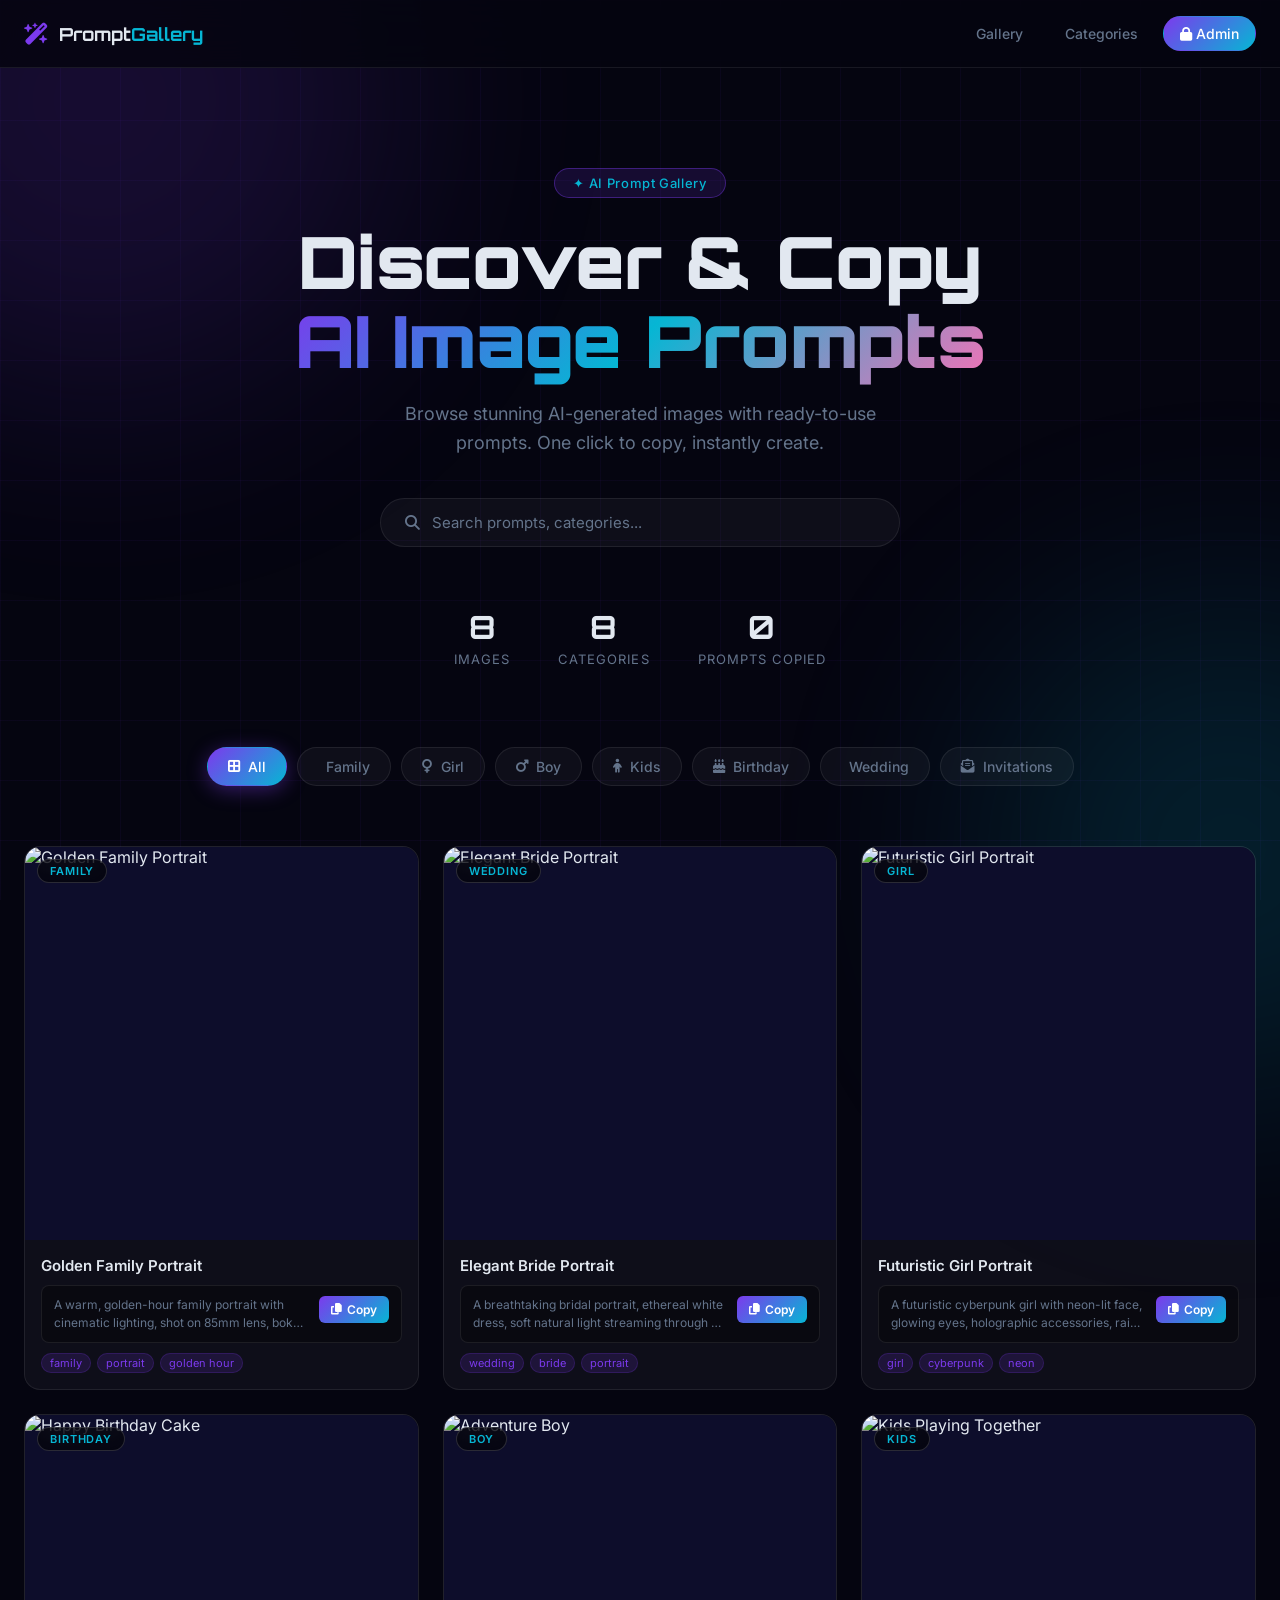
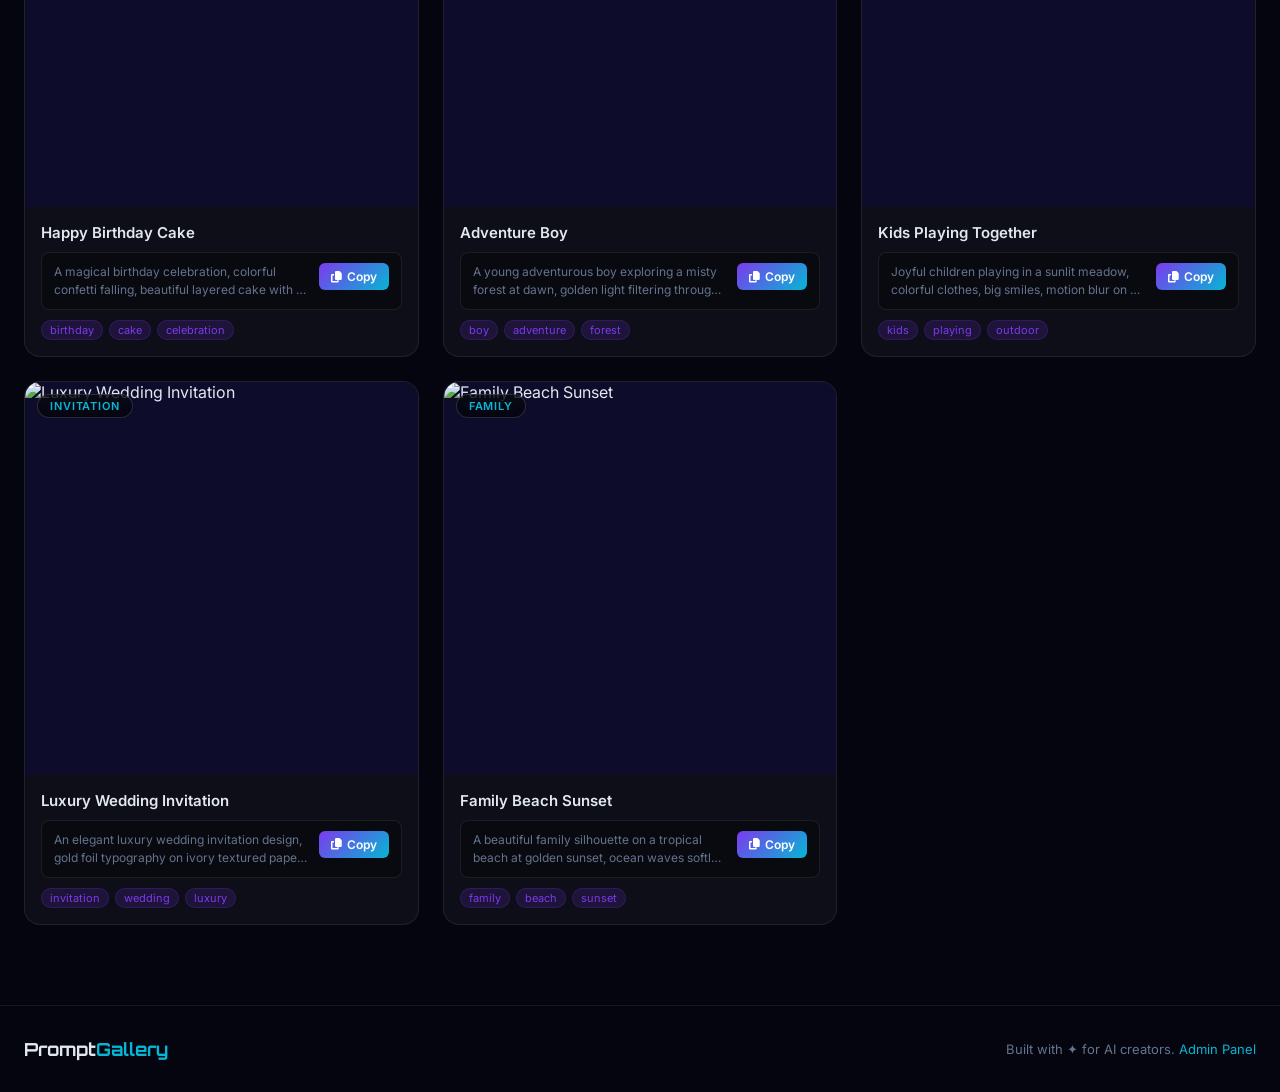
==== index.html @ 9ab13759 "Initial commit: PromptGallery futuristic AI prompt gallery site" ====
<!DOCTYPE html>
<html lang="en">
<head>
  <meta charset="UTF-8" />
  <meta name="viewport" content="width=device-width, initial-scale=1.0" />
  <title>PromptGallery — AI Image Prompts</title>
  <link rel="stylesheet" href="css/style.css" />
  <link href="https://fonts.googleapis.com/css2?family=Orbitron:wght@400;700;900&family=Inter:wght@300;400;500;600&display=swap" rel="stylesheet" />
  <link rel="stylesheet" href="https://cdnjs.cloudflare.com/ajax/libs/font-awesome/6.5.0/css/all.min.css" />
</head>
<body>

  <!-- Animated Background -->
  <div class="bg-grid"></div>
  <div class="bg-glow glow-1"></div>
  <div class="bg-glow glow-2"></div>

  <!-- Header -->
  <header class="header" id="header">
    <div class="header-inner">
      <div class="logo">
        <span class="logo-icon"><i class="fa-solid fa-wand-magic-sparkles"></i></span>
        <span class="logo-text">Prompt<span class="accent">Gallery</span></span>
      </div>
      <nav class="nav" id="nav">
        <a href="#gallery" class="nav-link">Gallery</a>
        <a href="#categories" class="nav-link">Categories</a>
        <a href="admin.html" class="nav-link admin-btn"><i class="fa-solid fa-lock"></i> Admin</a>
      </nav>
      <button class="hamburger" id="hamburger"><i class="fa-solid fa-bars"></i></button>
    </div>
  </header>

  <!-- Hero -->
  <section class="hero">
    <div class="hero-content">
      <div class="hero-badge">✦ AI Prompt Gallery</div>
      <h1 class="hero-title">Discover & Copy<br/><span class="gradient-text">AI Image Prompts</span></h1>
      <p class="hero-sub">Browse stunning AI-generated images with ready-to-use prompts. One click to copy, instantly create.</p>
      <div class="hero-search">
        <i class="fa-solid fa-magnifying-glass"></i>
        <input type="text" id="searchInput" placeholder="Search prompts, categories..." autocomplete="off" />
      </div>
    </div>
    <div class="hero-stats">
      <div class="stat"><span id="totalImages">0</span><small>Images</small></div>
      <div class="stat"><span>8</span><small>Categories</small></div>
      <div class="stat"><span id="totalCopied">0</span><small>Prompts Copied</small></div>
    </div>
  </section>

  <!-- Category Tabs -->
  <section class="categories" id="categories">
    <div class="container">
      <div class="cat-tabs" id="catTabs">
        <button class="cat-tab active" data-cat="all"><i class="fa-solid fa-border-all"></i> All</button>
        <button class="cat-tab" data-cat="family"><i class="fa-solid fa-house-chimney-heart"></i> Family</button>
        <button class="cat-tab" data-cat="girl"><i class="fa-solid fa-venus"></i> Girl</button>
        <button class="cat-tab" data-cat="boy"><i class="fa-solid fa-mars"></i> Boy</button>
        <button class="cat-tab" data-cat="kids"><i class="fa-solid fa-child"></i> Kids</button>
        <button class="cat-tab" data-cat="birthday"><i class="fa-solid fa-cake-candles"></i> Birthday</button>
        <button class="cat-tab" data-cat="wedding"><i class="fa-solid fa-rings-wedding"></i> Wedding</button>
        <button class="cat-tab" data-cat="invitation"><i class="fa-solid fa-envelope-open-text"></i> Invitations</button>
      </div>
    </div>
  </section>

  <!-- Gallery Grid -->
  <main class="gallery-section" id="gallery">
    <div class="container">
      <div class="gallery-grid" id="galleryGrid">
        <!-- Cards injected by JS -->
      </div>
      <div class="empty-state" id="emptyState" style="display:none">
        <i class="fa-solid fa-image"></i>
        <p>No images found. Try a different search or category.</p>
      </div>
    </div>
  </main>

  <!-- Toast -->
  <div class="toast" id="toast"><i class="fa-solid fa-check-circle"></i> <span id="toastMsg">Prompt copied!</span></div>

  <!-- Footer -->
  <footer class="footer">
    <div class="footer-inner">
      <span class="logo-text">Prompt<span class="accent">Gallery</span></span>
      <p>Built with ✦ for AI creators. <a href="admin.html">Admin Panel</a></p>
    </div>
  </footer>

  <script src="js/data.js"></script>
  <script src="js/app.js"></script>
</body>
</html>
---- css/style.css ----
/* ============================================================
   PromptGallery — Main Stylesheet
   ============================================================ */

:root {
  --bg: #050510;
  --bg2: #080820;
  --surface: rgba(255,255,255,0.04);
  --surface-hover: rgba(255,255,255,0.08);
  --border: rgba(255,255,255,0.08);
  --accent: #7c3aed;
  --accent2: #06b6d4;
  --accent3: #f472b6;
  --text: #e2e8f0;
  --text-muted: #64748b;
  --radius: 16px;
  --radius-sm: 8px;
  --shadow: 0 20px 60px rgba(0,0,0,0.5);
  --glow: 0 0 40px rgba(124,58,237,0.3);
}

*, *::before, *::after { box-sizing: border-box; margin: 0; padding: 0; }

html { scroll-behavior: smooth; }

body {
  font-family: 'Inter', sans-serif;
  background: var(--bg);
  color: var(--text);
  min-height: 100vh;
  overflow-x: hidden;
  position: relative;
}

/* --- Background --- */
.bg-grid {
  position: fixed; inset: 0; z-index: 0;
  background-image:
    linear-gradient(rgba(124,58,237,0.05) 1px, transparent 1px),
    linear-gradient(90deg, rgba(124,58,237,0.05) 1px, transparent 1px);
  background-size: 60px 60px;
  pointer-events: none;
}
.bg-glow {
  position: fixed; z-index: 0; border-radius: 50%;
  filter: blur(120px); pointer-events: none; opacity: 0.15;
}
.glow-1 { width: 600px; height: 600px; background: var(--accent); top: -200px; left: -200px; }
.glow-2 { width: 500px; height: 500px; background: var(--accent2); bottom: -200px; right: -200px; }

/* --- Glass --- */
.glass {
  background: rgba(255,255,255,0.04);
  backdrop-filter: blur(20px);
  -webkit-backdrop-filter: blur(20px);
  border: 1px solid var(--border);
  border-radius: var(--radius);
}

/* --- Container --- */
.container { max-width: 1400px; margin: 0 auto; padding: 0 24px; position: relative; z-index: 1; }

/* ============================================================
   HEADER
   ============================================================ */
.header {
  position: sticky; top: 0; z-index: 100;
  background: rgba(5,5,16,0.85);
  backdrop-filter: blur(20px);
  -webkit-backdrop-filter: blur(20px);
  border-bottom: 1px solid var(--border);
  transition: all 0.3s;
}
.header-inner {
  max-width: 1400px; margin: 0 auto; padding: 16px 24px;
  display: flex; align-items: center; justify-content: space-between; gap: 20px;
}
.logo { display: flex; align-items: center; gap: 10px; text-decoration: none; }
.logo-icon { font-size: 22px; color: var(--accent); }
.logo-text { font-family: 'Orbitron', sans-serif; font-size: 18px; font-weight: 700; color: var(--text); }
.logo-text .accent { color: var(--accent2); }

.nav { display: flex; align-items: center; gap: 8px; }
.nav-link {
  padding: 8px 16px; border-radius: 40px;
  color: var(--text-muted); text-decoration: none; font-size: 14px; font-weight: 500;
  transition: all 0.2s; border: 1px solid transparent;
}
.nav-link:hover { color: var(--text); background: var(--surface); }
.admin-btn {
  background: linear-gradient(135deg, var(--accent), var(--accent2));
  color: #fff !important; border-color: transparent !important;
}
.admin-btn:hover { opacity: 0.85; transform: translateY(-1px); }
.hamburger { display: none; background: none; border: none; color: var(--text); font-size: 20px; cursor: pointer; }

/* ============================================================
   HERO
   ============================================================ */
.hero {
  position: relative; z-index: 1;
  padding: 100px 24px 60px;
  max-width: 1400px; margin: 0 auto;
  text-align: center;
}
.hero-badge {
  display: inline-block; padding: 6px 18px; border-radius: 40px;
  background: rgba(124,58,237,0.15); border: 1px solid rgba(124,58,237,0.4);
  font-size: 13px; font-weight: 500; color: var(--accent2); letter-spacing: 0.05em;
  margin-bottom: 24px;
}
.hero-title {
  font-family: 'Orbitron', sans-serif; font-size: clamp(32px, 6vw, 72px);
  font-weight: 900; line-height: 1.1; margin-bottom: 20px;
}
.gradient-text {
  background: linear-gradient(135deg, var(--accent) 0%, var(--accent2) 50%, var(--accent3) 100%);
  -webkit-background-clip: text; background-clip: text; -webkit-text-fill-color: transparent;
}
.hero-sub { font-size: 18px; color: var(--text-muted); max-width: 540px; margin: 0 auto 40px; line-height: 1.6; }

.hero-search {
  display: flex; align-items: center; gap: 12px;
  max-width: 520px; margin: 0 auto 60px;
  background: var(--surface); border: 1px solid var(--border);
  border-radius: 50px; padding: 14px 24px;
  transition: border-color 0.2s, box-shadow 0.2s;
}
.hero-search:focus-within {
  border-color: var(--accent); box-shadow: 0 0 0 3px rgba(124,58,237,0.2);
}
.hero-search i { color: var(--text-muted); font-size: 15px; }
.hero-search input {
  flex: 1; background: none; border: none; outline: none;
  color: var(--text); font-size: 15px; font-family: inherit;
}
.hero-search input::placeholder { color: var(--text-muted); }

.hero-stats {
  display: flex; justify-content: center; gap: 48px;
}
.stat { display: flex; flex-direction: column; align-items: center; gap: 4px; }
.stat span { font-family: 'Orbitron', sans-serif; font-size: 32px; font-weight: 700; color: var(--text); }
.stat small { font-size: 13px; color: var(--text-muted); text-transform: uppercase; letter-spacing: 0.08em; }

/* ============================================================
   CATEGORIES
   ============================================================ */
.categories { position: relative; z-index: 1; padding: 20px 0 40px; }
.cat-tabs {
  display: flex; flex-wrap: wrap; gap: 10px; justify-content: center;
}
.cat-tab {
  display: flex; align-items: center; gap: 8px;
  padding: 10px 20px; border-radius: 40px;
  background: var(--surface); border: 1px solid var(--border);
  color: var(--text-muted); font-size: 14px; font-weight: 500;
  cursor: pointer; transition: all 0.2s; font-family: inherit;
}
.cat-tab:hover { color: var(--text); border-color: var(--accent); }
.cat-tab.active {
  background: linear-gradient(135deg, var(--accent), var(--accent2));
  border-color: transparent; color: #fff;
  box-shadow: 0 4px 20px rgba(124,58,237,0.4);
}

/* ============================================================
   GALLERY GRID
   ============================================================ */
.gallery-section { position: relative; z-index: 1; padding: 20px 0 80px; }
.gallery-grid {
  display: grid;
  grid-template-columns: repeat(auto-fill, minmax(300px, 1fr));
  gap: 24px;
}

/* --- Card --- */
.card {
  background: var(--surface);
  border: 1px solid var(--border);
  border-radius: var(--radius);
  overflow: hidden;
  transition: transform 0.3s, border-color 0.3s, box-shadow 0.3s;
  cursor: default;
  position: relative;
}
.card:hover {
  transform: translateY(-6px);
  border-color: rgba(124,58,237,0.5);
  box-shadow: var(--glow);
}
.card-img-wrap {
  position: relative; overflow: hidden;
  aspect-ratio: 1 / 1;
  background: #0d0d2b;
}
.card-img-wrap img {
  width: 100%; height: 100%; object-fit: cover;
  transition: transform 0.5s; display: block;
}
.card:hover .card-img-wrap img { transform: scale(1.06); }
.card-cat-badge {
  position: absolute; top: 12px; left: 12px;
  padding: 4px 12px; border-radius: 20px; font-size: 11px; font-weight: 600;
  text-transform: uppercase; letter-spacing: 0.08em;
  background: rgba(0,0,0,0.6); backdrop-filter: blur(10px);
  border: 1px solid rgba(255,255,255,0.15); color: var(--accent2);
}

.card-body { padding: 16px; }
.card-title {
  font-size: 15px; font-weight: 600; color: var(--text);
  margin-bottom: 10px; white-space: nowrap; overflow: hidden; text-overflow: ellipsis;
}

/* Prompt box */
.prompt-box {
  background: rgba(0,0,0,0.3); border: 1px solid var(--border);
  border-radius: var(--radius-sm); padding: 10px 12px;
  display: flex; align-items: flex-start; gap: 10px;
  margin-bottom: 10px;
}
.prompt-text {
  flex: 1; font-size: 12px; color: var(--text-muted);
  line-height: 1.5;
  display: -webkit-box; -webkit-line-clamp: 2; -webkit-box-orient: vertical;
  overflow: hidden; white-space: pre-wrap; word-break: break-word;
}
.copy-btn {
  flex-shrink: 0; padding: 6px 12px;
  background: linear-gradient(135deg, var(--accent), var(--accent2));
  border: none; border-radius: 6px; color: #fff;
  font-size: 12px; font-weight: 600; cursor: pointer;
  display: flex; align-items: center; gap: 5px;
  transition: opacity 0.2s, transform 0.1s; font-family: inherit;
  white-space: nowrap;
}
.copy-btn:hover { opacity: 0.85; transform: scale(1.05); }
.copy-btn.copied { background: linear-gradient(135deg, #059669, #10b981); }

.card-tags { display: flex; flex-wrap: wrap; gap: 6px; }
.tag {
  padding: 2px 8px; border-radius: 20px; font-size: 11px;
  background: rgba(124,58,237,0.15); color: var(--accent);
  border: 1px solid rgba(124,58,237,0.2);
}

/* Empty state */
.empty-state {
  text-align: center; padding: 80px 24px;
  color: var(--text-muted);
}
.empty-state i { font-size: 48px; margin-bottom: 16px; opacity: 0.4; display: block; }
.empty-state p { font-size: 16px; }

/* ============================================================
   TOAST
   ============================================================ */
.toast {
  position: fixed; bottom: 32px; left: 50%; transform: translateX(-50%) translateY(80px);
  background: linear-gradient(135deg, var(--accent), var(--accent2));
  color: #fff; padding: 12px 24px; border-radius: 40px;
  font-size: 14px; font-weight: 500; z-index: 9999;
  display: flex; align-items: center; gap: 8px;
  transition: transform 0.4s cubic-bezier(0.34,1.56,0.64,1), opacity 0.4s;
  opacity: 0; white-space: nowrap;
  box-shadow: 0 8px 30px rgba(124,58,237,0.5);
}
.toast.show { transform: translateX(-50%) translateY(0); opacity: 1; }

/* ============================================================
   FOOTER
   ============================================================ */
.footer {
  position: relative; z-index: 1;
  border-top: 1px solid var(--border);
  padding: 32px 24px;
}
.footer-inner {
  max-width: 1400px; margin: 0 auto;
  display: flex; align-items: center; justify-content: space-between; flex-wrap: wrap; gap: 12px;
}
.footer p { font-size: 13px; color: var(--text-muted); }
.footer a { color: var(--accent2); text-decoration: none; }

/* ============================================================
   BUTTONS
   ============================================================ */
.btn-primary {
  display: inline-flex; align-items: center; gap: 8px;
  padding: 12px 24px; border-radius: 40px;
  background: linear-gradient(135deg, var(--accent), var(--accent2));
  border: none; color: #fff; font-size: 14px; font-weight: 600;
  cursor: pointer; transition: opacity 0.2s, transform 0.2s; font-family: inherit;
}
.btn-primary:hover { opacity: 0.85; transform: translateY(-1px); }
.btn-primary.full { width: 100%; justify-content: center; }

.btn-outline {
  display: inline-flex; align-items: center; gap: 8px;
  padding: 10px 20px; border-radius: 40px;
  background: transparent; border: 1px solid var(--border);
  color: var(--text-muted); font-size: 14px; font-weight: 500;
  cursor: pointer; transition: all 0.2s; font-family: inherit;
}
.btn-outline:hover { color: var(--text); border-color: var(--accent); }

/* ============================================================
   RESPONSIVE
   ============================================================ */
@media (max-width: 768px) {
  .nav { display: none; }
  .hamburger { display: block; }
  .nav.open { display: flex; flex-direction: column; position: fixed; inset: 0; top: 65px; background: rgba(5,5,16,0.97); padding: 32px 24px; z-index: 99; }
  .hero { padding: 60px 24px 40px; }
  .hero-stats { gap: 24px; }
  .gallery-grid { grid-template-columns: repeat(auto-fill, minmax(260px, 1fr)); gap: 16px; }
  .footer-inner { flex-direction: column; text-align: center; }
}
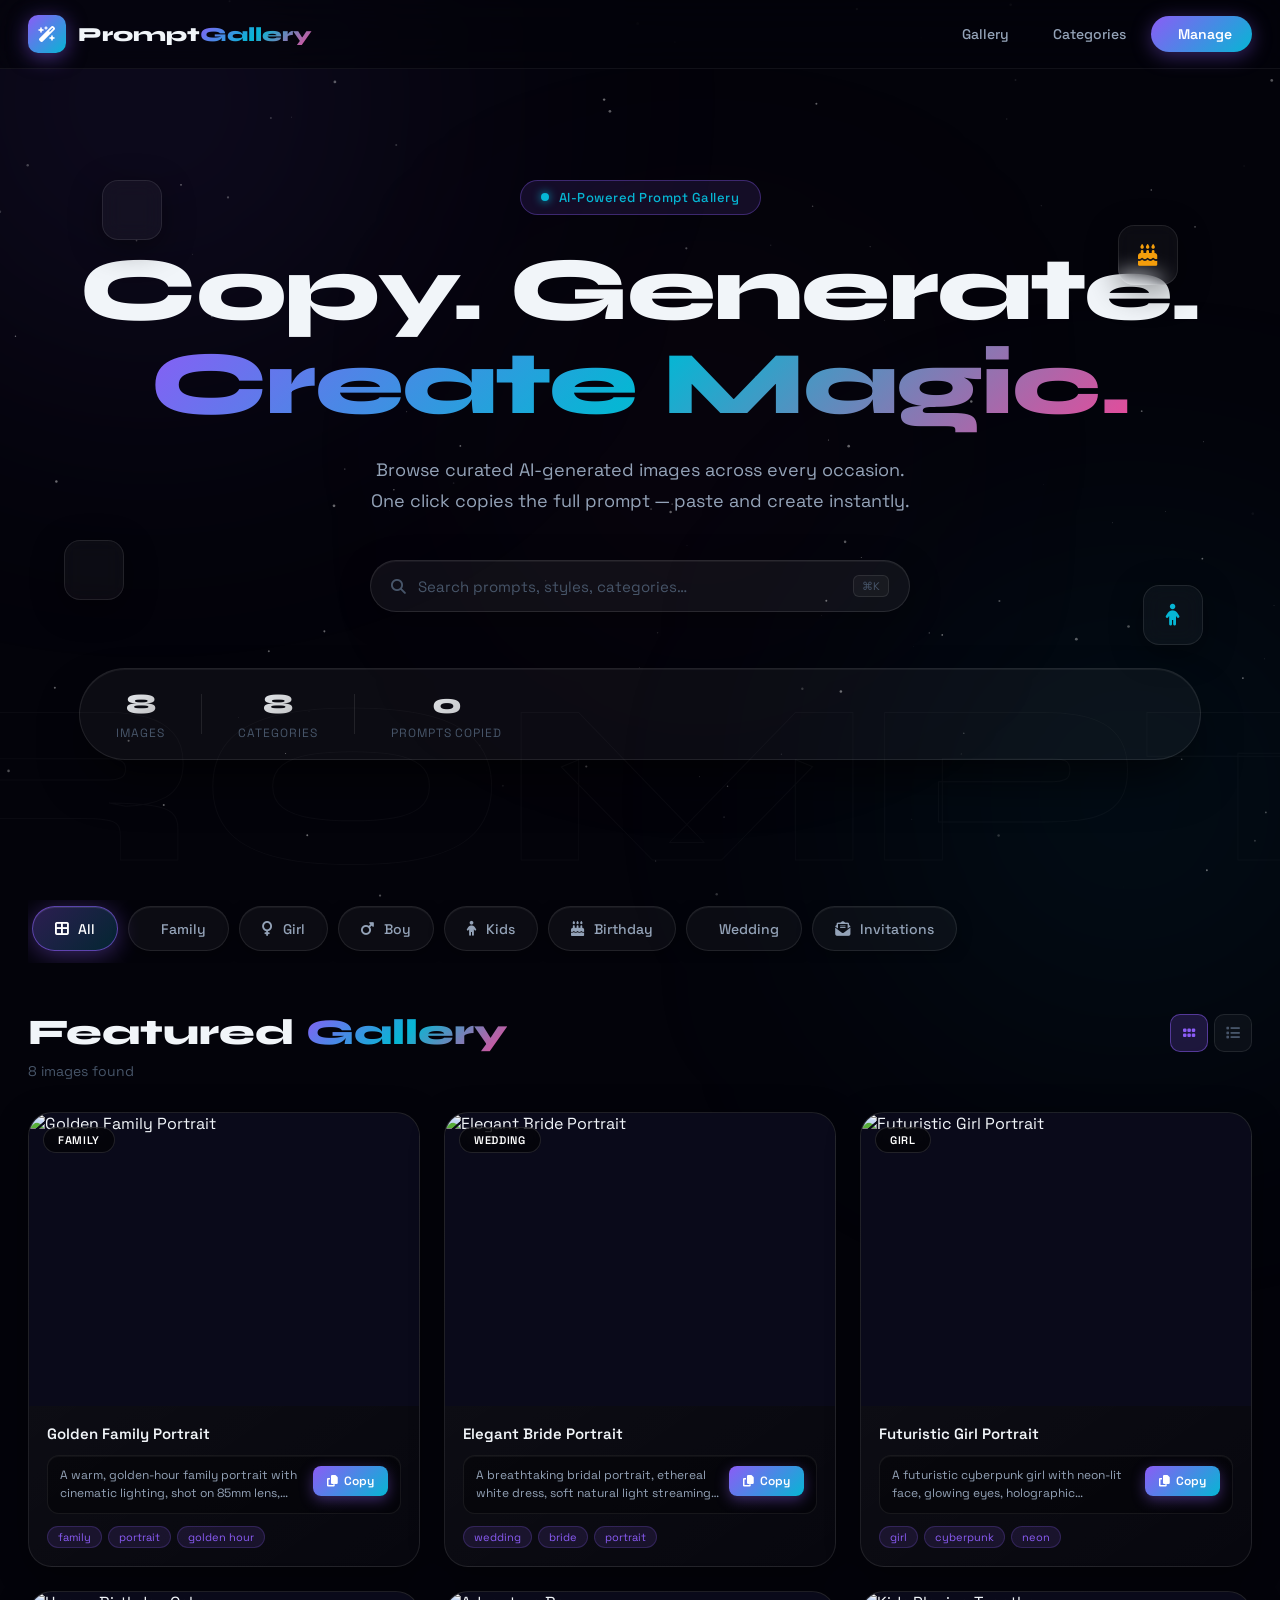
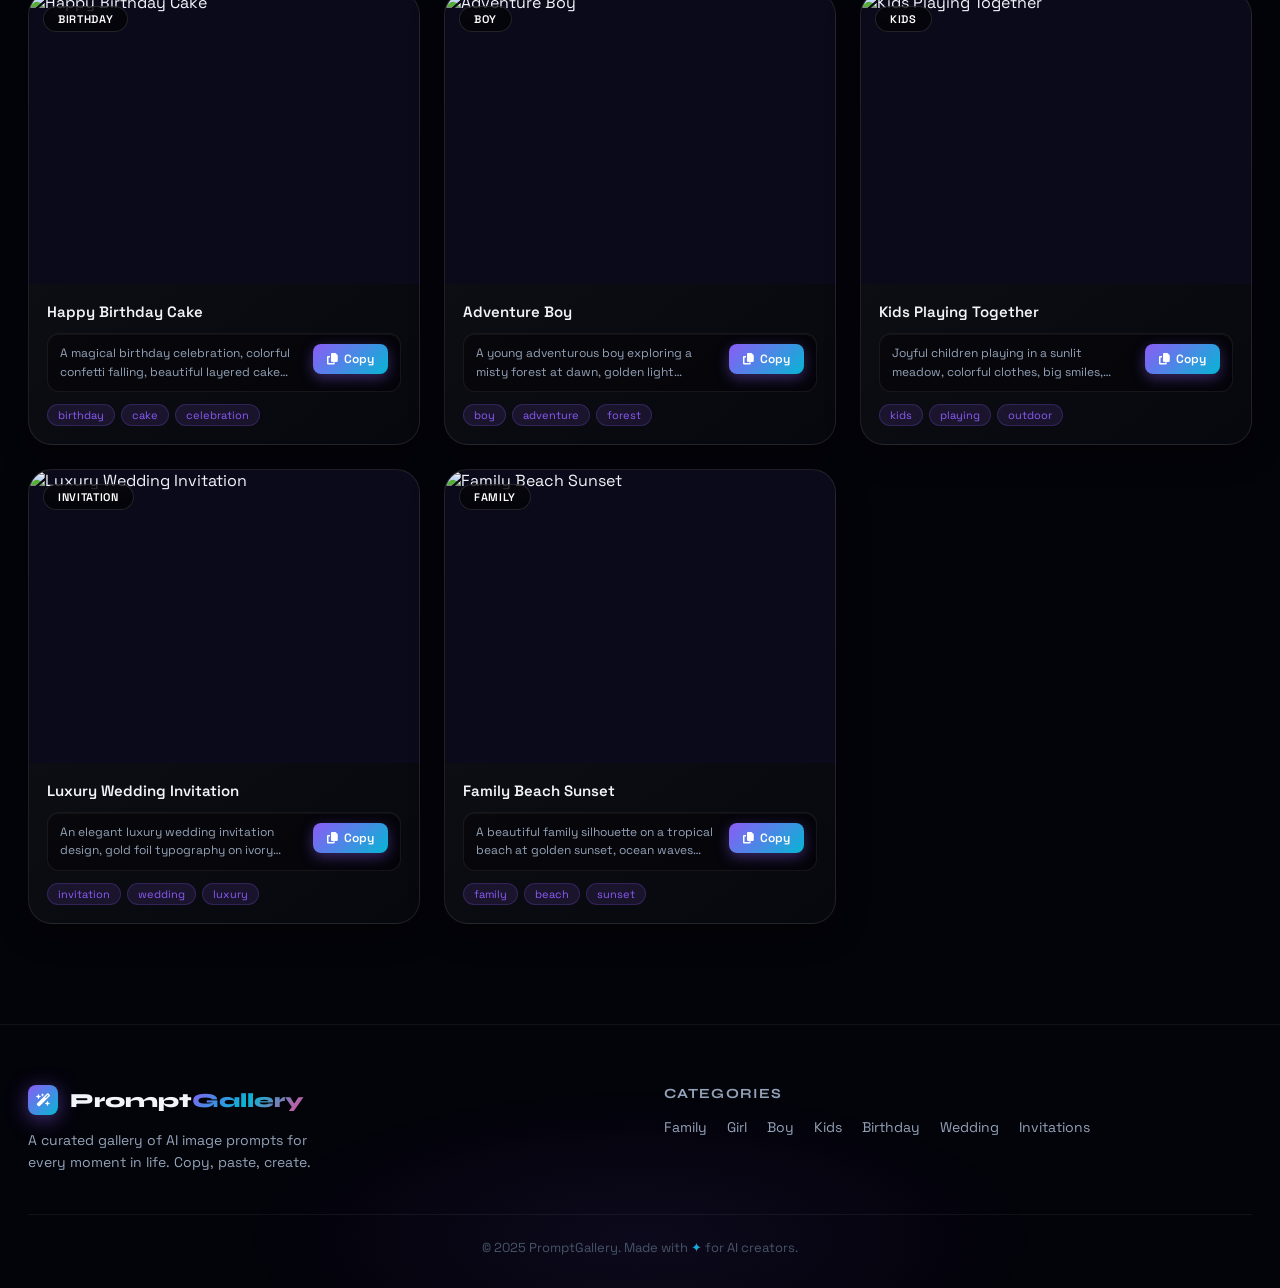
==== commit d74428bd: "feat: full 3D glassmorphism redesign, clean README, fixed admin" ====
--- a/index.html
+++ b/index.html
@@ -4,88 +4,204 @@
   <meta charset="UTF-8" />
   <meta name="viewport" content="width=device-width, initial-scale=1.0" />
   <title>PromptGallery — AI Image Prompts</title>
+  <meta name="description" content="Discover stunning AI-generated images and copy their prompts instantly. Browse by Family, Wedding, Birthday, and more." />
   <link rel="stylesheet" href="css/style.css" />
-  <link href="https://fonts.googleapis.com/css2?family=Orbitron:wght@400;700;900&family=Inter:wght@300;400;500;600&display=swap" rel="stylesheet" />
+  <link href="https://fonts.googleapis.com/css2?family=Space+Grotesk:wght@300;400;500;600;700&family=Syne:wght@700;800&display=swap" rel="stylesheet" />
   <link rel="stylesheet" href="https://cdnjs.cloudflare.com/ajax/libs/font-awesome/6.5.0/css/all.min.css" />
 </head>
 <body>
 
-  <!-- Animated Background -->
-  <div class="bg-grid"></div>
-  <div class="bg-glow glow-1"></div>
-  <div class="bg-glow glow-2"></div>
+  <!-- Ambient orbs -->
+  <div class="orb orb-1"></div>
+  <div class="orb orb-2"></div>
+  <div class="orb orb-3"></div>
+  <canvas id="starCanvas"></canvas>
 
   <!-- Header -->
   <header class="header" id="header">
     <div class="header-inner">
-      <div class="logo">
-        <span class="logo-icon"><i class="fa-solid fa-wand-magic-sparkles"></i></span>
-        <span class="logo-text">Prompt<span class="accent">Gallery</span></span>
-      </div>
+      <a href="#" class="logo">
+        <div class="logo-icon-wrap">
+          <i class="fa-solid fa-wand-magic-sparkles"></i>
+        </div>
+        <span class="logo-text">Prompt<span class="gradient-text">Gallery</span></span>
+      </a>
       <nav class="nav" id="nav">
         <a href="#gallery" class="nav-link">Gallery</a>
         <a href="#categories" class="nav-link">Categories</a>
-        <a href="admin.html" class="nav-link admin-btn"><i class="fa-solid fa-lock"></i> Admin</a>
+        <a href="admin.html" class="nav-cta">
+          <i class="fa-solid fa-sparkles"></i> Manage
+        </a>
       </nav>
-      <button class="hamburger" id="hamburger"><i class="fa-solid fa-bars"></i></button>
+      <button class="hamburger" id="hamburger" aria-label="Menu">
+        <span></span><span></span><span></span>
+      </button>
     </div>
   </header>
 
   <!-- Hero -->
   <section class="hero">
+    <div class="hero-bg-text">PROMPTS</div>
     <div class="hero-content">
-      <div class="hero-badge">✦ AI Prompt Gallery</div>
-      <h1 class="hero-title">Discover & Copy<br/><span class="gradient-text">AI Image Prompts</span></h1>
-      <p class="hero-sub">Browse stunning AI-generated images with ready-to-use prompts. One click to copy, instantly create.</p>
-      <div class="hero-search">
-        <i class="fa-solid fa-magnifying-glass"></i>
-        <input type="text" id="searchInput" placeholder="Search prompts, categories..." autocomplete="off" />
-      </div>
-    </div>
-    <div class="hero-stats">
-      <div class="stat"><span id="totalImages">0</span><small>Images</small></div>
-      <div class="stat"><span>8</span><small>Categories</small></div>
-      <div class="stat"><span id="totalCopied">0</span><small>Prompts Copied</small></div>
+      <div class="hero-pill">
+        <span class="pill-dot"></span>
+        AI-Powered Prompt Gallery
+      </div>
+      <h1 class="hero-title">
+        Copy. Generate.<br/>
+        <span class="gradient-text typed-text" id="typedText">Create Magic.</span>
+      </h1>
+      <p class="hero-sub">
+        Browse curated AI-generated images across every occasion.<br/>
+        One click copies the full prompt — paste and create instantly.
+      </p>
+      <div class="hero-actions">
+        <div class="search-wrap">
+          <i class="fa-solid fa-magnifying-glass"></i>
+          <input type="text" id="searchInput" placeholder="Search prompts, styles, categories…" autocomplete="off" />
+          <kbd>⌘K</kbd>
+        </div>
+      </div>
+      <div class="hero-counters">
+        <div class="counter-item">
+          <div class="counter-num" id="totalImages">0</div>
+          <div class="counter-label">Images</div>
+        </div>
+        <div class="counter-divider"></div>
+        <div class="counter-item">
+          <div class="counter-num">8</div>
+          <div class="counter-label">Categories</div>
+        </div>
+        <div class="counter-divider"></div>
+        <div class="counter-item">
+          <div class="counter-num" id="totalCopied">0</div>
+          <div class="counter-label">Prompts Copied</div>
+        </div>
+      </div>
+    </div>
+    <div class="hero-float-cards">
+      <div class="float-card fc-1"><i class="fa-solid fa-house-chimney-heart"></i></div>
+      <div class="float-card fc-2"><i class="fa-solid fa-rings-wedding"></i></div>
+      <div class="float-card fc-3"><i class="fa-solid fa-cake-candles"></i></div>
+      <div class="float-card fc-4"><i class="fa-solid fa-child"></i></div>
     </div>
   </section>
 
-  <!-- Category Tabs -->
-  <section class="categories" id="categories">
+  <!-- Category Strip -->
+  <section class="cat-section" id="categories">
     <div class="container">
-      <div class="cat-tabs" id="catTabs">
-        <button class="cat-tab active" data-cat="all"><i class="fa-solid fa-border-all"></i> All</button>
-        <button class="cat-tab" data-cat="family"><i class="fa-solid fa-house-chimney-heart"></i> Family</button>
-        <button class="cat-tab" data-cat="girl"><i class="fa-solid fa-venus"></i> Girl</button>
-        <button class="cat-tab" data-cat="boy"><i class="fa-solid fa-mars"></i> Boy</button>
-        <button class="cat-tab" data-cat="kids"><i class="fa-solid fa-child"></i> Kids</button>
-        <button class="cat-tab" data-cat="birthday"><i class="fa-solid fa-cake-candles"></i> Birthday</button>
-        <button class="cat-tab" data-cat="wedding"><i class="fa-solid fa-rings-wedding"></i> Wedding</button>
-        <button class="cat-tab" data-cat="invitation"><i class="fa-solid fa-envelope-open-text"></i> Invitations</button>
+      <div class="cat-strip" id="catTabs">
+        <button class="cat-btn active" data-cat="all">
+          <span class="cat-icon"><i class="fa-solid fa-border-all"></i></span>
+          <span>All</span>
+        </button>
+        <button class="cat-btn" data-cat="family">
+          <span class="cat-icon"><i class="fa-solid fa-house-chimney-heart"></i></span>
+          <span>Family</span>
+        </button>
+        <button class="cat-btn" data-cat="girl">
+          <span class="cat-icon"><i class="fa-solid fa-venus"></i></span>
+          <span>Girl</span>
+        </button>
+        <button class="cat-btn" data-cat="boy">
+          <span class="cat-icon"><i class="fa-solid fa-mars"></i></span>
+          <span>Boy</span>
+        </button>
+        <button class="cat-btn" data-cat="kids">
+          <span class="cat-icon"><i class="fa-solid fa-child"></i></span>
+          <span>Kids</span>
+        </button>
+        <button class="cat-btn" data-cat="birthday">
+          <span class="cat-icon"><i class="fa-solid fa-cake-candles"></i></span>
+          <span>Birthday</span>
+        </button>
+        <button class="cat-btn" data-cat="wedding">
+          <span class="cat-icon"><i class="fa-solid fa-rings-wedding"></i></span>
+          <span>Wedding</span>
+        </button>
+        <button class="cat-btn" data-cat="invitation">
+          <span class="cat-icon"><i class="fa-solid fa-envelope-open-text"></i></span>
+          <span>Invitations</span>
+        </button>
       </div>
     </div>
   </section>
 
-  <!-- Gallery Grid -->
-  <main class="gallery-section" id="gallery">
+  <!-- Gallery -->
+  <main class="gallery-wrap" id="gallery">
     <div class="container">
-      <div class="gallery-grid" id="galleryGrid">
-        <!-- Cards injected by JS -->
-      </div>
+      <div class="gallery-header">
+        <div class="gallery-title-row">
+          <h2 class="section-title">Featured <span class="gradient-text">Gallery</span></h2>
+          <div class="view-toggle">
+            <button class="view-btn active" id="viewGrid" title="Grid view"><i class="fa-solid fa-grip"></i></button>
+            <button class="view-btn" id="viewList" title="List view"><i class="fa-solid fa-list"></i></button>
+          </div>
+        </div>
+        <p class="section-sub" id="galleryCount">Loading gallery…</p>
+      </div>
+      <div class="gallery-grid" id="galleryGrid"></div>
       <div class="empty-state" id="emptyState" style="display:none">
-        <i class="fa-solid fa-image"></i>
-        <p>No images found. Try a different search or category.</p>
+        <div class="empty-icon"><i class="fa-solid fa-image"></i></div>
+        <h3>Nothing found</h3>
+        <p>Try a different search term or category.</p>
       </div>
     </div>
   </main>
 
-  <!-- Toast -->
-  <div class="toast" id="toast"><i class="fa-solid fa-check-circle"></i> <span id="toastMsg">Prompt copied!</span></div>
+  <!-- Toast notification -->
+  <div class="toast-wrap" id="toastWrap">
+    <div class="toast-inner">
+      <div class="toast-icon"><i class="fa-solid fa-check"></i></div>
+      <span id="toastMsg">Prompt copied!</span>
+    </div>
+  </div>
+
+  <!-- Lightbox -->
+  <div class="lightbox" id="lightbox" style="display:none" role="dialog" aria-modal="true">
+    <button class="lb-close" id="lbClose"><i class="fa-solid fa-xmark"></i></button>
+    <div class="lb-inner">
+      <img id="lbImg" src="" alt="" />
+      <div class="lb-info">
+        <h3 id="lbTitle"></h3>
+        <div class="lb-prompt-box">
+          <p id="lbPrompt"></p>
+          <button class="lb-copy-btn" id="lbCopyBtn"><i class="fa-solid fa-copy"></i> Copy Full Prompt</button>
+        </div>
+        <div class="lb-tags" id="lbTags"></div>
+      </div>
+    </div>
+  </div>
+  <div class="lb-backdrop" id="lbBackdrop" style="display:none"></div>
 
   <!-- Footer -->
   <footer class="footer">
-    <div class="footer-inner">
-      <span class="logo-text">Prompt<span class="accent">Gallery</span></span>
-      <p>Built with ✦ for AI creators. <a href="admin.html">Admin Panel</a></p>
+    <div class="footer-glow"></div>
+    <div class="container">
+      <div class="footer-top">
+        <div class="footer-brand">
+          <div class="logo">
+            <div class="logo-icon-wrap sm"><i class="fa-solid fa-wand-magic-sparkles"></i></div>
+            <span class="logo-text">Prompt<span class="gradient-text">Gallery</span></span>
+          </div>
+          <p>A curated gallery of AI image prompts for every moment in life. Copy, paste, create.</p>
+        </div>
+        <div class="footer-cats">
+          <h4>Categories</h4>
+          <div class="footer-cat-links">
+            <a href="#" data-cat-link="family">Family</a>
+            <a href="#" data-cat-link="girl">Girl</a>
+            <a href="#" data-cat-link="boy">Boy</a>
+            <a href="#" data-cat-link="kids">Kids</a>
+            <a href="#" data-cat-link="birthday">Birthday</a>
+            <a href="#" data-cat-link="wedding">Wedding</a>
+            <a href="#" data-cat-link="invitation">Invitations</a>
+          </div>
+        </div>
+      </div>
+      <div class="footer-bottom">
+        <p>© 2025 PromptGallery. Made with <span class="gradient-text">✦</span> for AI creators.</p>
+      </div>
     </div>
   </footer>
 
--- a/css/style.css
+++ b/css/style.css
@@ -1,319 +1,553 @@
 /* ============================================================
-   PromptGallery — Main Stylesheet
-   ============================================================ */
-
+   PromptGallery — 3D Glassmorphism Design System
+   ============================================================ */
 :root {
-  --bg: #050510;
-  --bg2: #080820;
-  --surface: rgba(255,255,255,0.04);
-  --surface-hover: rgba(255,255,255,0.08);
-  --border: rgba(255,255,255,0.08);
-  --accent: #7c3aed;
-  --accent2: #06b6d4;
-  --accent3: #f472b6;
-  --text: #e2e8f0;
-  --text-muted: #64748b;
-  --radius: 16px;
-  --radius-sm: 8px;
-  --shadow: 0 20px 60px rgba(0,0,0,0.5);
-  --glow: 0 0 40px rgba(124,58,237,0.3);
-}
-
+  --bg: #03030a;
+  --bg2: #07071a;
+  --glass: rgba(255,255,255,0.04);
+  --glass-border: rgba(255,255,255,0.09);
+  --glass-hover: rgba(255,255,255,0.08);
+  --p: #8b5cf6;
+  --p2: #06b6d4;
+  --p3: #ec4899;
+  --p4: #f59e0b;
+  --text: #f1f5f9;
+  --text2: #94a3b8;
+  --text3: #475569;
+  --r: 20px;
+  --r-sm: 12px;
+  --r-xs: 8px;
+  --shadow-card: 0 25px 50px -12px rgba(0,0,0,0.7);
+  --shadow-glow: 0 0 60px rgba(139,92,246,0.25);
+}
 *, *::before, *::after { box-sizing: border-box; margin: 0; padding: 0; }
-
-html { scroll-behavior: smooth; }
-
+html { scroll-behavior: smooth; font-size: 16px; }
 body {
-  font-family: 'Inter', sans-serif;
+  font-family: 'Space Grotesk', sans-serif;
   background: var(--bg);
   color: var(--text);
   min-height: 100vh;
   overflow-x: hidden;
-  position: relative;
-}
-
-/* --- Background --- */
-.bg-grid {
+}
+
+/* ── Ambient Background ── */
+#starCanvas {
   position: fixed; inset: 0; z-index: 0;
-  background-image:
-    linear-gradient(rgba(124,58,237,0.05) 1px, transparent 1px),
-    linear-gradient(90deg, rgba(124,58,237,0.05) 1px, transparent 1px);
-  background-size: 60px 60px;
-  pointer-events: none;
-}
-.bg-glow {
-  position: fixed; z-index: 0; border-radius: 50%;
-  filter: blur(120px); pointer-events: none; opacity: 0.15;
-}
-.glow-1 { width: 600px; height: 600px; background: var(--accent); top: -200px; left: -200px; }
-.glow-2 { width: 500px; height: 500px; background: var(--accent2); bottom: -200px; right: -200px; }
-
-/* --- Glass --- */
-.glass {
-  background: rgba(255,255,255,0.04);
-  backdrop-filter: blur(20px);
-  -webkit-backdrop-filter: blur(20px);
-  border: 1px solid var(--border);
-  border-radius: var(--radius);
-}
-
-/* --- Container --- */
-.container { max-width: 1400px; margin: 0 auto; padding: 0 24px; position: relative; z-index: 1; }
+  pointer-events: none; opacity: 0.6;
+}
+.orb {
+  position: fixed; border-radius: 50%;
+  filter: blur(140px); pointer-events: none; z-index: 0;
+}
+.orb-1 { width: 700px; height: 700px; background: radial-gradient(circle, rgba(139,92,246,0.18), transparent 70%); top: -250px; left: -200px; }
+.orb-2 { width: 600px; height: 600px; background: radial-gradient(circle, rgba(6,182,212,0.15), transparent 70%); bottom: -200px; right: -150px; }
+.orb-3 { width: 400px; height: 400px; background: radial-gradient(circle, rgba(236,72,153,0.1), transparent 70%); top: 50%; left: 55%; transform: translate(-50%,-50%); }
+
+/* ── Container ── */
+.container { max-width: 1380px; margin: 0 auto; padding: 0 28px; position: relative; z-index: 2; }
+
+/* ── Gradient Text ── */
+.gradient-text {
+  background: linear-gradient(135deg, var(--p) 0%, var(--p2) 50%, var(--p3) 100%);
+  -webkit-background-clip: text; background-clip: text; -webkit-text-fill-color: transparent;
+}
+
+/* ── Glass card mixin ── */
+.glass-card {
+  background: var(--glass);
+  backdrop-filter: blur(24px);
+  -webkit-backdrop-filter: blur(24px);
+  border: 1px solid var(--glass-border);
+  border-radius: var(--r);
+}
 
 /* ============================================================
    HEADER
    ============================================================ */
 .header {
-  position: sticky; top: 0; z-index: 100;
-  background: rgba(5,5,16,0.85);
-  backdrop-filter: blur(20px);
-  -webkit-backdrop-filter: blur(20px);
-  border-bottom: 1px solid var(--border);
-  transition: all 0.3s;
-}
+  position: fixed; top: 0; left: 0; right: 0; z-index: 100;
+  padding: 0 28px;
+  background: rgba(3,3,10,0.7);
+  backdrop-filter: blur(24px);
+  -webkit-backdrop-filter: blur(24px);
+  border-bottom: 1px solid rgba(255,255,255,0.06);
+  transition: background 0.3s;
+}
+.header.scrolled { background: rgba(3,3,10,0.92); }
 .header-inner {
-  max-width: 1400px; margin: 0 auto; padding: 16px 24px;
-  display: flex; align-items: center; justify-content: space-between; gap: 20px;
-}
-.logo { display: flex; align-items: center; gap: 10px; text-decoration: none; }
-.logo-icon { font-size: 22px; color: var(--accent); }
-.logo-text { font-family: 'Orbitron', sans-serif; font-size: 18px; font-weight: 700; color: var(--text); }
-.logo-text .accent { color: var(--accent2); }
-
-.nav { display: flex; align-items: center; gap: 8px; }
+  max-width: 1380px; margin: 0 auto;
+  display: flex; align-items: center; justify-content: space-between;
+  height: 68px; gap: 20px;
+}
+.logo { display: flex; align-items: center; gap: 12px; text-decoration: none; }
+.logo-icon-wrap {
+  width: 38px; height: 38px; border-radius: 10px;
+  background: linear-gradient(135deg, var(--p), var(--p2));
+  display: flex; align-items: center; justify-content: center;
+  font-size: 16px; color: #fff;
+  box-shadow: 0 4px 20px rgba(139,92,246,0.5);
+}
+.logo-icon-wrap.sm { width: 30px; height: 30px; font-size: 13px; border-radius: 8px; }
+.logo-text { font-family: 'Syne', sans-serif; font-size: 20px; font-weight: 800; color: var(--text); }
+.nav { display: flex; align-items: center; gap: 6px; }
 .nav-link {
-  padding: 8px 16px; border-radius: 40px;
-  color: var(--text-muted); text-decoration: none; font-size: 14px; font-weight: 500;
-  transition: all 0.2s; border: 1px solid transparent;
-}
-.nav-link:hover { color: var(--text); background: var(--surface); }
-.admin-btn {
-  background: linear-gradient(135deg, var(--accent), var(--accent2));
-  color: #fff !important; border-color: transparent !important;
-}
-.admin-btn:hover { opacity: 0.85; transform: translateY(-1px); }
-.hamburger { display: none; background: none; border: none; color: var(--text); font-size: 20px; cursor: pointer; }
+  padding: 8px 18px; border-radius: 50px;
+  color: var(--text2); font-size: 14px; font-weight: 500;
+  text-decoration: none; transition: all 0.2s;
+  border: 1px solid transparent;
+}
+.nav-link:hover { color: var(--text); background: var(--glass); border-color: var(--glass-border); }
+.nav-cta {
+  display: flex; align-items: center; gap: 7px;
+  padding: 9px 20px; border-radius: 50px;
+  background: linear-gradient(135deg, var(--p), var(--p2));
+  color: #fff; font-size: 14px; font-weight: 600;
+  text-decoration: none; border: none; cursor: pointer;
+  box-shadow: 0 4px 20px rgba(139,92,246,0.4);
+  transition: opacity 0.2s, transform 0.2s;
+}
+.nav-cta:hover { opacity: 0.85; transform: translateY(-1px); }
+.hamburger {
+  display: none; flex-direction: column; gap: 5px;
+  background: none; border: none; cursor: pointer; padding: 4px;
+}
+.hamburger span { display: block; width: 22px; height: 2px; background: var(--text2); border-radius: 2px; transition: all 0.3s; }
 
 /* ============================================================
    HERO
    ============================================================ */
 .hero {
-  position: relative; z-index: 1;
-  padding: 100px 24px 60px;
-  max-width: 1400px; margin: 0 auto;
+  position: relative; z-index: 2;
+  min-height: 100vh;
+  display: flex; flex-direction: column;
+  align-items: center; justify-content: center;
+  padding: 120px 28px 80px;
   text-align: center;
-}
-.hero-badge {
-  display: inline-block; padding: 6px 18px; border-radius: 40px;
-  background: rgba(124,58,237,0.15); border: 1px solid rgba(124,58,237,0.4);
-  font-size: 13px; font-weight: 500; color: var(--accent2); letter-spacing: 0.05em;
-  margin-bottom: 24px;
+  overflow: hidden;
+}
+.hero-bg-text {
+  position: absolute; bottom: 0; left: 50%; transform: translateX(-50%);
+  font-family: 'Syne', sans-serif; font-size: clamp(80px, 18vw, 280px);
+  font-weight: 800; color: transparent;
+  -webkit-text-stroke: 1px rgba(255,255,255,0.03);
+  pointer-events: none; white-space: nowrap; user-select: none;
+  line-height: 1;
+}
+.hero-pill {
+  display: inline-flex; align-items: center; gap: 10px;
+  padding: 8px 20px; border-radius: 50px; margin-bottom: 28px;
+  background: rgba(139,92,246,0.12);
+  border: 1px solid rgba(139,92,246,0.35);
+  font-size: 13px; font-weight: 500; color: var(--p2);
+  letter-spacing: 0.04em;
+}
+.pill-dot {
+  width: 8px; height: 8px; border-radius: 50%;
+  background: var(--p2);
+  box-shadow: 0 0 10px var(--p2);
+  animation: pulse-dot 2s infinite;
+}
+@keyframes pulse-dot {
+  0%, 100% { opacity: 1; transform: scale(1); }
+  50% { opacity: 0.6; transform: scale(0.8); }
 }
 .hero-title {
-  font-family: 'Orbitron', sans-serif; font-size: clamp(32px, 6vw, 72px);
-  font-weight: 900; line-height: 1.1; margin-bottom: 20px;
-}
-.gradient-text {
-  background: linear-gradient(135deg, var(--accent) 0%, var(--accent2) 50%, var(--accent3) 100%);
-  -webkit-background-clip: text; background-clip: text; -webkit-text-fill-color: transparent;
-}
-.hero-sub { font-size: 18px; color: var(--text-muted); max-width: 540px; margin: 0 auto 40px; line-height: 1.6; }
-
-.hero-search {
+  font-family: 'Syne', sans-serif;
+  font-size: clamp(42px, 7vw, 96px);
+  font-weight: 800; line-height: 1.05;
+  margin-bottom: 24px; letter-spacing: -0.02em;
+}
+.hero-sub {
+  font-size: clamp(15px, 2vw, 18px); color: var(--text2);
+  max-width: 560px; margin: 0 auto 44px; line-height: 1.7;
+}
+/* Search bar */
+.search-wrap {
   display: flex; align-items: center; gap: 12px;
-  max-width: 520px; margin: 0 auto 60px;
-  background: var(--surface); border: 1px solid var(--border);
-  border-radius: 50px; padding: 14px 24px;
-  transition: border-color 0.2s, box-shadow 0.2s;
-}
-.hero-search:focus-within {
-  border-color: var(--accent); box-shadow: 0 0 0 3px rgba(124,58,237,0.2);
-}
-.hero-search i { color: var(--text-muted); font-size: 15px; }
-.hero-search input {
+  max-width: 540px; margin: 0 auto 56px;
+  background: rgba(255,255,255,0.05);
+  border: 1px solid rgba(255,255,255,0.1);
+  border-radius: 50px; padding: 14px 20px;
+  transition: border-color 0.3s, box-shadow 0.3s;
+  box-shadow: 0 8px 32px rgba(0,0,0,0.3), inset 0 1px 0 rgba(255,255,255,0.05);
+}
+.search-wrap:focus-within {
+  border-color: var(--p); box-shadow: 0 0 0 4px rgba(139,92,246,0.15), 0 8px 32px rgba(0,0,0,0.3);
+}
+.search-wrap i { color: var(--text3); font-size: 15px; }
+.search-wrap input {
   flex: 1; background: none; border: none; outline: none;
   color: var(--text); font-size: 15px; font-family: inherit;
 }
-.hero-search input::placeholder { color: var(--text-muted); }
-
-.hero-stats {
-  display: flex; justify-content: center; gap: 48px;
-}
-.stat { display: flex; flex-direction: column; align-items: center; gap: 4px; }
-.stat span { font-family: 'Orbitron', sans-serif; font-size: 32px; font-weight: 700; color: var(--text); }
-.stat small { font-size: 13px; color: var(--text-muted); text-transform: uppercase; letter-spacing: 0.08em; }
-
-/* ============================================================
-   CATEGORIES
-   ============================================================ */
-.categories { position: relative; z-index: 1; padding: 20px 0 40px; }
-.cat-tabs {
-  display: flex; flex-wrap: wrap; gap: 10px; justify-content: center;
-}
-.cat-tab {
-  display: flex; align-items: center; gap: 8px;
-  padding: 10px 20px; border-radius: 40px;
-  background: var(--surface); border: 1px solid var(--border);
-  color: var(--text-muted); font-size: 14px; font-weight: 500;
-  cursor: pointer; transition: all 0.2s; font-family: inherit;
-}
-.cat-tab:hover { color: var(--text); border-color: var(--accent); }
-.cat-tab.active {
-  background: linear-gradient(135deg, var(--accent), var(--accent2));
-  border-color: transparent; color: #fff;
-  box-shadow: 0 4px 20px rgba(124,58,237,0.4);
-}
-
-/* ============================================================
-   GALLERY GRID
-   ============================================================ */
-.gallery-section { position: relative; z-index: 1; padding: 20px 0 80px; }
+.search-wrap input::placeholder { color: var(--text3); }
+.search-wrap kbd {
+  background: var(--glass); border: 1px solid var(--glass-border);
+  border-radius: 6px; padding: 3px 8px; font-size: 11px; color: var(--text3);
+  font-family: inherit;
+}
+/* Hero counters */
+.hero-counters {
+  display: flex; align-items: center; gap: 0;
+  background: var(--glass); border: 1px solid var(--glass-border);
+  border-radius: 60px; padding: 0; overflow: hidden;
+  box-shadow: var(--shadow-card), inset 0 1px 0 rgba(255,255,255,0.06);
+}
+.counter-item { padding: 18px 36px; text-align: center; }
+.counter-divider { width: 1px; height: 40px; background: var(--glass-border); }
+.counter-num {
+  font-family: 'Syne', sans-serif; font-size: 28px; font-weight: 800;
+  background: linear-gradient(135deg, var(--text), rgba(255,255,255,0.7));
+  -webkit-background-clip: text; background-clip: text; -webkit-text-fill-color: transparent;
+}
+.counter-label { font-size: 12px; color: var(--text3); text-transform: uppercase; letter-spacing: 0.08em; margin-top: 4px; }
+/* Floating decoration cards */
+.hero-float-cards { position: absolute; inset: 0; pointer-events: none; }
+.float-card {
+  position: absolute; width: 60px; height: 60px;
+  background: var(--glass); border: 1px solid var(--glass-border);
+  border-radius: 16px; display: flex; align-items: center; justify-content: center;
+  font-size: 22px; backdrop-filter: blur(10px);
+  box-shadow: 0 8px 32px rgba(0,0,0,0.4);
+  animation: float 6s ease-in-out infinite;
+}
+.fc-1 { top: 20%; left: 8%; color: var(--p); animation-delay: 0s; }
+.fc-2 { top: 60%; left: 5%; color: var(--p3); animation-delay: 1.5s; }
+.fc-3 { top: 25%; right: 8%; color: var(--p4); animation-delay: 0.8s; }
+.fc-4 { top: 65%; right: 6%; color: var(--p2); animation-delay: 2.2s; }
+@keyframes float {
+  0%, 100% { transform: translateY(0) rotate(0deg); }
+  50% { transform: translateY(-16px) rotate(4deg); }
+}
+
+/* ============================================================
+   CATEGORY STRIP
+   ============================================================ */
+.cat-section { position: relative; z-index: 2; padding: 0 0 48px; }
+.cat-strip {
+  display: flex; flex-wrap: nowrap; gap: 10px;
+  overflow-x: auto; padding: 6px 4px 12px;
+  scrollbar-width: none;
+}
+.cat-strip::-webkit-scrollbar { display: none; }
+.cat-btn {
+  display: flex; align-items: center; gap: 10px;
+  padding: 12px 22px; border-radius: 50px; white-space: nowrap;
+  background: var(--glass); border: 1px solid var(--glass-border);
+  color: var(--text2); font-size: 14px; font-weight: 500;
+  cursor: pointer; transition: all 0.25s; font-family: inherit;
+  box-shadow: 0 4px 16px rgba(0,0,0,0.3), inset 0 1px 0 rgba(255,255,255,0.05);
+}
+.cat-btn:hover { color: var(--text); border-color: rgba(139,92,246,0.4); transform: translateY(-2px); }
+.cat-btn.active {
+  background: linear-gradient(135deg, rgba(139,92,246,0.3), rgba(6,182,212,0.2));
+  border-color: rgba(139,92,246,0.6); color: #fff;
+  box-shadow: 0 4px 24px rgba(139,92,246,0.4), inset 0 1px 0 rgba(255,255,255,0.1);
+}
+.cat-icon { font-size: 15px; }
+
+/* ============================================================
+   GALLERY
+   ============================================================ */
+.gallery-wrap { position: relative; z-index: 2; padding-bottom: 100px; }
+.gallery-header { margin-bottom: 32px; }
+.gallery-title-row { display: flex; align-items: center; justify-content: space-between; margin-bottom: 8px; }
+.section-title { font-family: 'Syne', sans-serif; font-size: clamp(24px,4vw,36px); font-weight: 800; }
+.section-sub { font-size: 14px; color: var(--text3); }
+.view-toggle { display: flex; gap: 6px; }
+.view-btn {
+  width: 38px; height: 38px; border-radius: 10px;
+  background: var(--glass); border: 1px solid var(--glass-border);
+  color: var(--text3); cursor: pointer; display: flex;
+  align-items: center; justify-content: center; font-size: 14px;
+  transition: all 0.2s;
+}
+.view-btn.active { background: rgba(139,92,246,0.2); border-color: rgba(139,92,246,0.5); color: var(--p); }
 .gallery-grid {
   display: grid;
-  grid-template-columns: repeat(auto-fill, minmax(300px, 1fr));
+  grid-template-columns: repeat(auto-fill, minmax(310px, 1fr));
   gap: 24px;
 }
-
-/* --- Card --- */
+.gallery-grid.list-view {
+  grid-template-columns: 1fr;
+  gap: 16px;
+}
+
+/* ============================================================
+   CARD — 3D Glass Style
+   ============================================================ */
 .card {
-  background: var(--surface);
-  border: 1px solid var(--border);
-  border-radius: var(--radius);
+  position: relative;
+  background: linear-gradient(145deg, rgba(255,255,255,0.06) 0%, rgba(255,255,255,0.02) 100%);
+  border: 1px solid rgba(255,255,255,0.09);
+  border-radius: 24px;
   overflow: hidden;
-  transition: transform 0.3s, border-color 0.3s, box-shadow 0.3s;
-  cursor: default;
-  position: relative;
-}
+  cursor: pointer;
+  transition: transform 0.4s cubic-bezier(0.34,1.2,0.64,1), box-shadow 0.4s, border-color 0.3s;
+  box-shadow: 0 8px 32px rgba(0,0,0,0.4), inset 0 1px 0 rgba(255,255,255,0.07);
+  transform-style: preserve-3d;
+}
+.card::before {
+  content: '';
+  position: absolute; inset: 0; z-index: 0;
+  background: linear-gradient(135deg, transparent 40%, rgba(139,92,246,0.06) 100%);
+  opacity: 0; transition: opacity 0.4s;
+}
+.card:hover::before { opacity: 1; }
 .card:hover {
-  transform: translateY(-6px);
-  border-color: rgba(124,58,237,0.5);
-  box-shadow: var(--glow);
-}
-.card-img-wrap {
+  transform: translateY(-8px) rotateX(2deg);
+  border-color: rgba(139,92,246,0.45);
+  box-shadow: 0 24px 60px rgba(0,0,0,0.5), 0 0 40px rgba(139,92,246,0.2), inset 0 1px 0 rgba(255,255,255,0.1);
+}
+
+/* Card image */
+.card-img {
   position: relative; overflow: hidden;
-  aspect-ratio: 1 / 1;
-  background: #0d0d2b;
-}
-.card-img-wrap img {
-  width: 100%; height: 100%; object-fit: cover;
-  transition: transform 0.5s; display: block;
-}
-.card:hover .card-img-wrap img { transform: scale(1.06); }
-.card-cat-badge {
-  position: absolute; top: 12px; left: 12px;
-  padding: 4px 12px; border-radius: 20px; font-size: 11px; font-weight: 600;
-  text-transform: uppercase; letter-spacing: 0.08em;
-  background: rgba(0,0,0,0.6); backdrop-filter: blur(10px);
-  border: 1px solid rgba(255,255,255,0.15); color: var(--accent2);
-}
-
-.card-body { padding: 16px; }
+  aspect-ratio: 4/3; background: #0a0a1a;
+}
+.card-img img {
+  width: 100%; height: 100%; object-fit: cover; display: block;
+  transition: transform 0.6s cubic-bezier(0.4,0,0.2,1);
+}
+.card:hover .card-img img { transform: scale(1.08); }
+
+/* Category badge */
+.cat-badge {
+  position: absolute; top: 14px; left: 14px;
+  padding: 5px 14px; border-radius: 50px;
+  background: rgba(0,0,0,0.6); backdrop-filter: blur(12px);
+  border: 1px solid rgba(255,255,255,0.12);
+  font-size: 11px; font-weight: 600;
+  text-transform: uppercase; letter-spacing: 0.06em;
+  color: #fff; z-index: 2;
+}
+
+/* Image overlay on hover */
+.card-img-overlay {
+  position: absolute; inset: 0;
+  background: linear-gradient(to top, rgba(0,0,0,0.8) 0%, transparent 60%);
+  opacity: 0; transition: opacity 0.3s; z-index: 1;
+  display: flex; align-items: flex-end; padding: 16px;
+}
+.card:hover .card-img-overlay { opacity: 1; }
+.overlay-hint { color: rgba(255,255,255,0.7); font-size: 12px; display: flex; align-items: center; gap: 6px; }
+
+/* Card body */
+.card-body { padding: 18px; position: relative; z-index: 1; }
 .card-title {
   font-size: 15px; font-weight: 600; color: var(--text);
-  margin-bottom: 10px; white-space: nowrap; overflow: hidden; text-overflow: ellipsis;
-}
-
-/* Prompt box */
-.prompt-box {
-  background: rgba(0,0,0,0.3); border: 1px solid var(--border);
-  border-radius: var(--radius-sm); padding: 10px 12px;
+  margin-bottom: 12px; white-space: nowrap; overflow: hidden; text-overflow: ellipsis;
+}
+
+/* Prompt preview row */
+.prompt-row {
   display: flex; align-items: flex-start; gap: 10px;
-  margin-bottom: 10px;
-}
-.prompt-text {
-  flex: 1; font-size: 12px; color: var(--text-muted);
-  line-height: 1.5;
+  background: rgba(0,0,0,0.35); border: 1px solid rgba(255,255,255,0.07);
+  border-radius: 12px; padding: 10px 12px; margin-bottom: 12px;
+  box-shadow: inset 0 1px 0 rgba(255,255,255,0.04);
+}
+.prompt-preview {
+  flex: 1; font-size: 12px; color: var(--text2); line-height: 1.55;
   display: -webkit-box; -webkit-line-clamp: 2; -webkit-box-orient: vertical;
-  overflow: hidden; white-space: pre-wrap; word-break: break-word;
+  overflow: hidden; word-break: break-word;
 }
 .copy-btn {
-  flex-shrink: 0; padding: 6px 12px;
-  background: linear-gradient(135deg, var(--accent), var(--accent2));
-  border: none; border-radius: 6px; color: #fff;
-  font-size: 12px; font-weight: 600; cursor: pointer;
-  display: flex; align-items: center; gap: 5px;
-  transition: opacity 0.2s, transform 0.1s; font-family: inherit;
-  white-space: nowrap;
-}
-.copy-btn:hover { opacity: 0.85; transform: scale(1.05); }
-.copy-btn.copied { background: linear-gradient(135deg, #059669, #10b981); }
-
+  flex-shrink: 0;
+  display: flex; align-items: center; gap: 6px;
+  padding: 7px 14px; border-radius: 8px;
+  background: linear-gradient(135deg, var(--p), var(--p2));
+  border: none; color: #fff; font-size: 12px; font-weight: 600;
+  cursor: pointer; transition: all 0.2s; font-family: inherit; white-space: nowrap;
+  box-shadow: 0 4px 14px rgba(139,92,246,0.4);
+}
+.copy-btn:hover { transform: scale(1.05); opacity: 0.9; }
+.copy-btn.done {
+  background: linear-gradient(135deg, #059669, #10b981);
+  box-shadow: 0 4px 14px rgba(5,150,105,0.4);
+}
 .card-tags { display: flex; flex-wrap: wrap; gap: 6px; }
 .tag {
-  padding: 2px 8px; border-radius: 20px; font-size: 11px;
-  background: rgba(124,58,237,0.15); color: var(--accent);
-  border: 1px solid rgba(124,58,237,0.2);
-}
-
-/* Empty state */
+  padding: 3px 10px; border-radius: 50px; font-size: 11px;
+  background: rgba(139,92,246,0.12); color: var(--p);
+  border: 1px solid rgba(139,92,246,0.22);
+}
+
+/* List view card */
+.gallery-grid.list-view .card {
+  display: flex; flex-direction: row; border-radius: 16px;
+}
+.gallery-grid.list-view .card-img { width: 200px; flex-shrink: 0; aspect-ratio: unset; }
+.gallery-grid.list-view .card-body { flex: 1; }
+
+/* ============================================================
+   EMPTY STATE
+   ============================================================ */
 .empty-state {
-  text-align: center; padding: 80px 24px;
-  color: var(--text-muted);
-}
-.empty-state i { font-size: 48px; margin-bottom: 16px; opacity: 0.4; display: block; }
-.empty-state p { font-size: 16px; }
+  display: flex; flex-direction: column;
+  align-items: center; justify-content: center;
+  padding: 100px 24px; text-align: center;
+}
+.empty-icon {
+  width: 80px; height: 80px; border-radius: 20px; margin-bottom: 20px;
+  background: var(--glass); border: 1px solid var(--glass-border);
+  display: flex; align-items: center; justify-content: center;
+  font-size: 28px; color: var(--text3);
+}
+.empty-state h3 { font-family: 'Syne', sans-serif; font-size: 22px; margin-bottom: 8px; }
+.empty-state p { color: var(--text2); font-size: 15px; }
 
 /* ============================================================
    TOAST
    ============================================================ */
-.toast {
-  position: fixed; bottom: 32px; left: 50%; transform: translateX(-50%) translateY(80px);
-  background: linear-gradient(135deg, var(--accent), var(--accent2));
-  color: #fff; padding: 12px 24px; border-radius: 40px;
-  font-size: 14px; font-weight: 500; z-index: 9999;
-  display: flex; align-items: center; gap: 8px;
-  transition: transform 0.4s cubic-bezier(0.34,1.56,0.64,1), opacity 0.4s;
-  opacity: 0; white-space: nowrap;
-  box-shadow: 0 8px 30px rgba(124,58,237,0.5);
-}
-.toast.show { transform: translateX(-50%) translateY(0); opacity: 1; }
+.toast-wrap {
+  position: fixed; bottom: 36px; left: 50%; transform: translateX(-50%) translateY(80px);
+  z-index: 9999; opacity: 0;
+  transition: transform 0.45s cubic-bezier(0.34,1.56,0.64,1), opacity 0.45s;
+  pointer-events: none;
+}
+.toast-wrap.show { transform: translateX(-50%) translateY(0); opacity: 1; }
+.toast-inner {
+  display: flex; align-items: center; gap: 12px;
+  padding: 13px 24px; border-radius: 50px;
+  background: linear-gradient(135deg, rgba(139,92,246,0.95), rgba(6,182,212,0.95));
+  backdrop-filter: blur(20px); color: #fff;
+  font-size: 14px; font-weight: 600;
+  box-shadow: 0 12px 40px rgba(139,92,246,0.5);
+  border: 1px solid rgba(255,255,255,0.2);
+  white-space: nowrap;
+}
+.toast-icon {
+  width: 24px; height: 24px; border-radius: 50%;
+  background: rgba(255,255,255,0.2);
+  display: flex; align-items: center; justify-content: center;
+  font-size: 11px;
+}
+
+/* ============================================================
+   LIGHTBOX
+   ============================================================ */
+.lb-backdrop {
+  position: fixed; inset: 0; background: rgba(0,0,0,0.85);
+  backdrop-filter: blur(10px); z-index: 500;
+  animation: fadeIn 0.3s;
+}
+.lightbox {
+  position: fixed; inset: 0; z-index: 501;
+  display: flex; align-items: center; justify-content: center;
+  padding: 24px; animation: fadeIn 0.3s;
+}
+@keyframes fadeIn { from { opacity: 0; } to { opacity: 1; } }
+.lb-close {
+  position: absolute; top: 24px; right: 24px;
+  width: 44px; height: 44px; border-radius: 50%;
+  background: rgba(255,255,255,0.1); border: 1px solid rgba(255,255,255,0.15);
+  color: #fff; font-size: 18px; cursor: pointer;
+  display: flex; align-items: center; justify-content: center;
+  transition: background 0.2s; z-index: 2;
+}
+.lb-close:hover { background: rgba(255,255,255,0.2); }
+.lb-inner {
+  max-width: 900px; width: 100%;
+  background: rgba(10,10,26,0.95); border: 1px solid var(--glass-border);
+  border-radius: 28px; overflow: hidden;
+  display: grid; grid-template-columns: 1fr 1fr;
+  max-height: 80vh; box-shadow: 0 40px 80px rgba(0,0,0,0.8);
+}
+.lb-inner img { width: 100%; height: 100%; object-fit: cover; display: block; }
+.lb-info { padding: 32px; overflow-y: auto; display: flex; flex-direction: column; gap: 16px; }
+.lb-info h3 { font-family: 'Syne', sans-serif; font-size: 22px; font-weight: 800; }
+.lb-prompt-box {
+  background: rgba(0,0,0,0.3); border: 1px solid var(--glass-border);
+  border-radius: 14px; padding: 14px; flex: 1;
+}
+.lb-prompt-box p { font-size: 13px; color: var(--text2); line-height: 1.65; margin-bottom: 14px; }
+.lb-copy-btn {
+  width: 100%; padding: 12px; border-radius: 10px;
+  background: linear-gradient(135deg, var(--p), var(--p2));
+  border: none; color: #fff; font-size: 14px; font-weight: 600;
+  cursor: pointer; font-family: inherit;
+  display: flex; align-items: center; justify-content: center; gap: 8px;
+  transition: opacity 0.2s; box-shadow: 0 4px 20px rgba(139,92,246,0.4);
+}
+.lb-copy-btn:hover { opacity: 0.85; }
+.lb-tags { display: flex; flex-wrap: wrap; gap: 6px; }
 
 /* ============================================================
    FOOTER
    ============================================================ */
 .footer {
-  position: relative; z-index: 1;
-  border-top: 1px solid var(--border);
-  padding: 32px 24px;
-}
-.footer-inner {
-  max-width: 1400px; margin: 0 auto;
-  display: flex; align-items: center; justify-content: space-between; flex-wrap: wrap; gap: 12px;
-}
-.footer p { font-size: 13px; color: var(--text-muted); }
-.footer a { color: var(--accent2); text-decoration: none; }
-
-/* ============================================================
-   BUTTONS
+  position: relative; z-index: 2;
+  border-top: 1px solid rgba(255,255,255,0.06);
+  padding: 60px 0 32px; overflow: hidden;
+}
+.footer-glow {
+  position: absolute; bottom: -100px; left: 50%; transform: translateX(-50%);
+  width: 800px; height: 300px;
+  background: radial-gradient(ellipse, rgba(139,92,246,0.08), transparent 70%);
+  pointer-events: none;
+}
+.footer-top {
+  display: grid; grid-template-columns: 1fr 1fr; gap: 48px;
+  margin-bottom: 40px;
+}
+.footer-brand p { font-size: 14px; color: var(--text2); margin-top: 14px; max-width: 320px; line-height: 1.6; }
+.footer-brand .logo { margin-bottom: 0; }
+.footer-cats h4 { font-family: 'Syne', sans-serif; font-size: 14px; font-weight: 700; margin-bottom: 16px; color: var(--text2); text-transform: uppercase; letter-spacing: 0.08em; }
+.footer-cat-links { display: flex; flex-wrap: wrap; gap: 8px 20px; }
+.footer-cat-links a { color: var(--text2); text-decoration: none; font-size: 14px; transition: color 0.2s; cursor: pointer; }
+.footer-cat-links a:hover { color: var(--text); }
+.footer-bottom { border-top: 1px solid rgba(255,255,255,0.06); padding-top: 24px; }
+.footer-bottom p { font-size: 13px; color: var(--text3); text-align: center; }
+
+/* ============================================================
+   BUTTONS (shared)
    ============================================================ */
 .btn-primary {
   display: inline-flex; align-items: center; gap: 8px;
-  padding: 12px 24px; border-radius: 40px;
-  background: linear-gradient(135deg, var(--accent), var(--accent2));
+  padding: 12px 26px; border-radius: 50px;
+  background: linear-gradient(135deg, var(--p), var(--p2));
   border: none; color: #fff; font-size: 14px; font-weight: 600;
-  cursor: pointer; transition: opacity 0.2s, transform 0.2s; font-family: inherit;
+  cursor: pointer; font-family: inherit;
+  box-shadow: 0 4px 20px rgba(139,92,246,0.4);
+  transition: opacity 0.2s, transform 0.2s;
 }
 .btn-primary:hover { opacity: 0.85; transform: translateY(-1px); }
 .btn-primary.full { width: 100%; justify-content: center; }
-
 .btn-outline {
   display: inline-flex; align-items: center; gap: 8px;
-  padding: 10px 20px; border-radius: 40px;
-  background: transparent; border: 1px solid var(--border);
-  color: var(--text-muted); font-size: 14px; font-weight: 500;
-  cursor: pointer; transition: all 0.2s; font-family: inherit;
-}
-.btn-outline:hover { color: var(--text); border-color: var(--accent); }
+  padding: 10px 22px; border-radius: 50px;
+  background: transparent; border: 1px solid var(--glass-border);
+  color: var(--text2); font-size: 14px; font-weight: 500;
+  cursor: pointer; font-family: inherit; transition: all 0.2s;
+}
+.btn-outline:hover { color: var(--text); border-color: rgba(139,92,246,0.5); background: rgba(139,92,246,0.08); }
 
 /* ============================================================
    RESPONSIVE
    ============================================================ */
+@media (max-width: 900px) {
+  .lb-inner { grid-template-columns: 1fr; }
+  .lb-inner img { max-height: 280px; }
+  .footer-top { grid-template-columns: 1fr; gap: 28px; }
+}
 @media (max-width: 768px) {
   .nav { display: none; }
-  .hamburger { display: block; }
-  .nav.open { display: flex; flex-direction: column; position: fixed; inset: 0; top: 65px; background: rgba(5,5,16,0.97); padding: 32px 24px; z-index: 99; }
-  .hero { padding: 60px 24px 40px; }
-  .hero-stats { gap: 24px; }
+  .nav.open {
+    display: flex; flex-direction: column; align-items: flex-start;
+    position: fixed; inset: 0; top: 68px;
+    background: rgba(3,3,10,0.97); padding: 32px 28px;
+    z-index: 99; gap: 8px;
+  }
+  .nav.open .nav-link, .nav.open .nav-cta { width: 100%; text-align: left; border-radius: 12px; }
+  .hamburger { display: flex; }
+  .hero { padding: 100px 20px 60px; }
+  .hero-float-cards { display: none; }
+  .hero-counters { border-radius: 20px; flex-direction: column; gap: 0; }
+  .counter-divider { width: 100%; height: 1px; }
   .gallery-grid { grid-template-columns: repeat(auto-fill, minmax(260px, 1fr)); gap: 16px; }
-  .footer-inner { flex-direction: column; text-align: center; }
-}
+  .gallery-grid.list-view .card { flex-direction: column; }
+  .gallery-grid.list-view .card-img { width: 100%; aspect-ratio: 4/3; }
+}
+@media (max-width: 480px) {
+  .gallery-grid { grid-template-columns: 1fr; }
+  .hero-title { font-size: 36px; }
+}
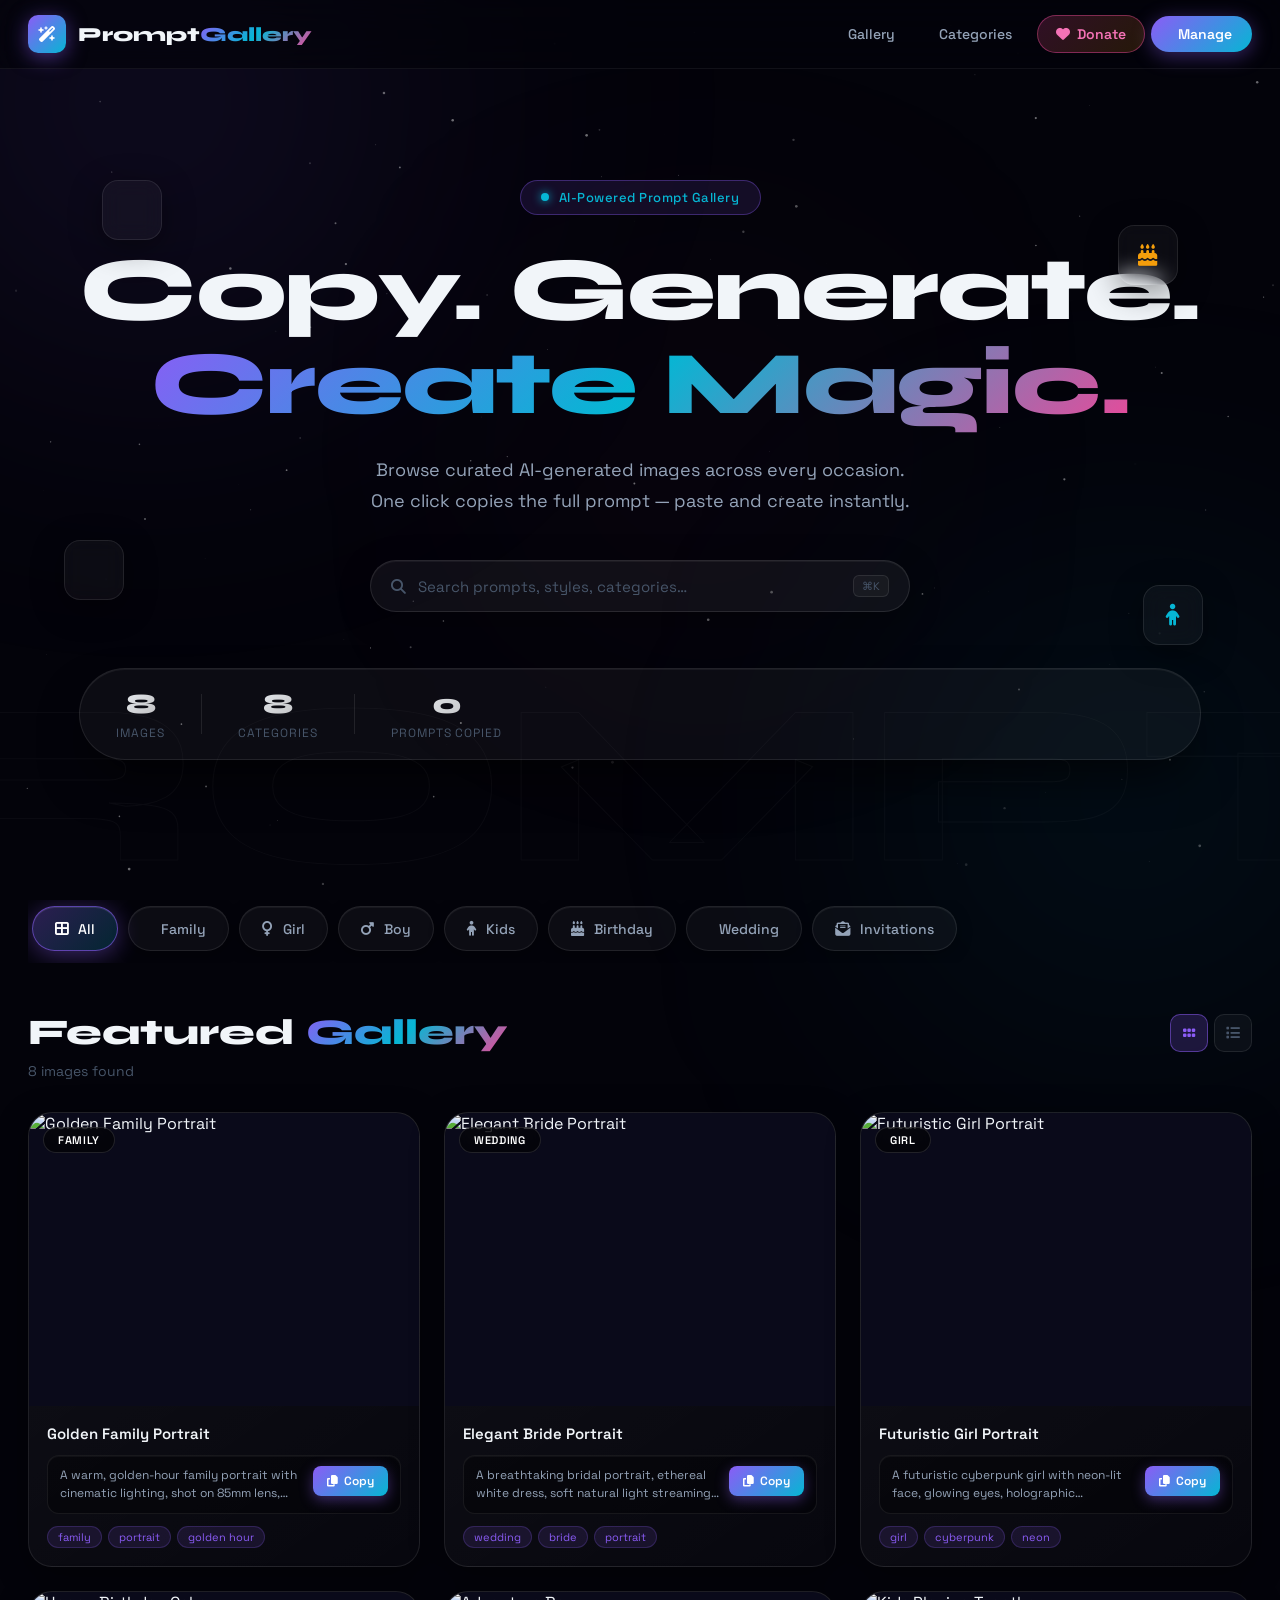
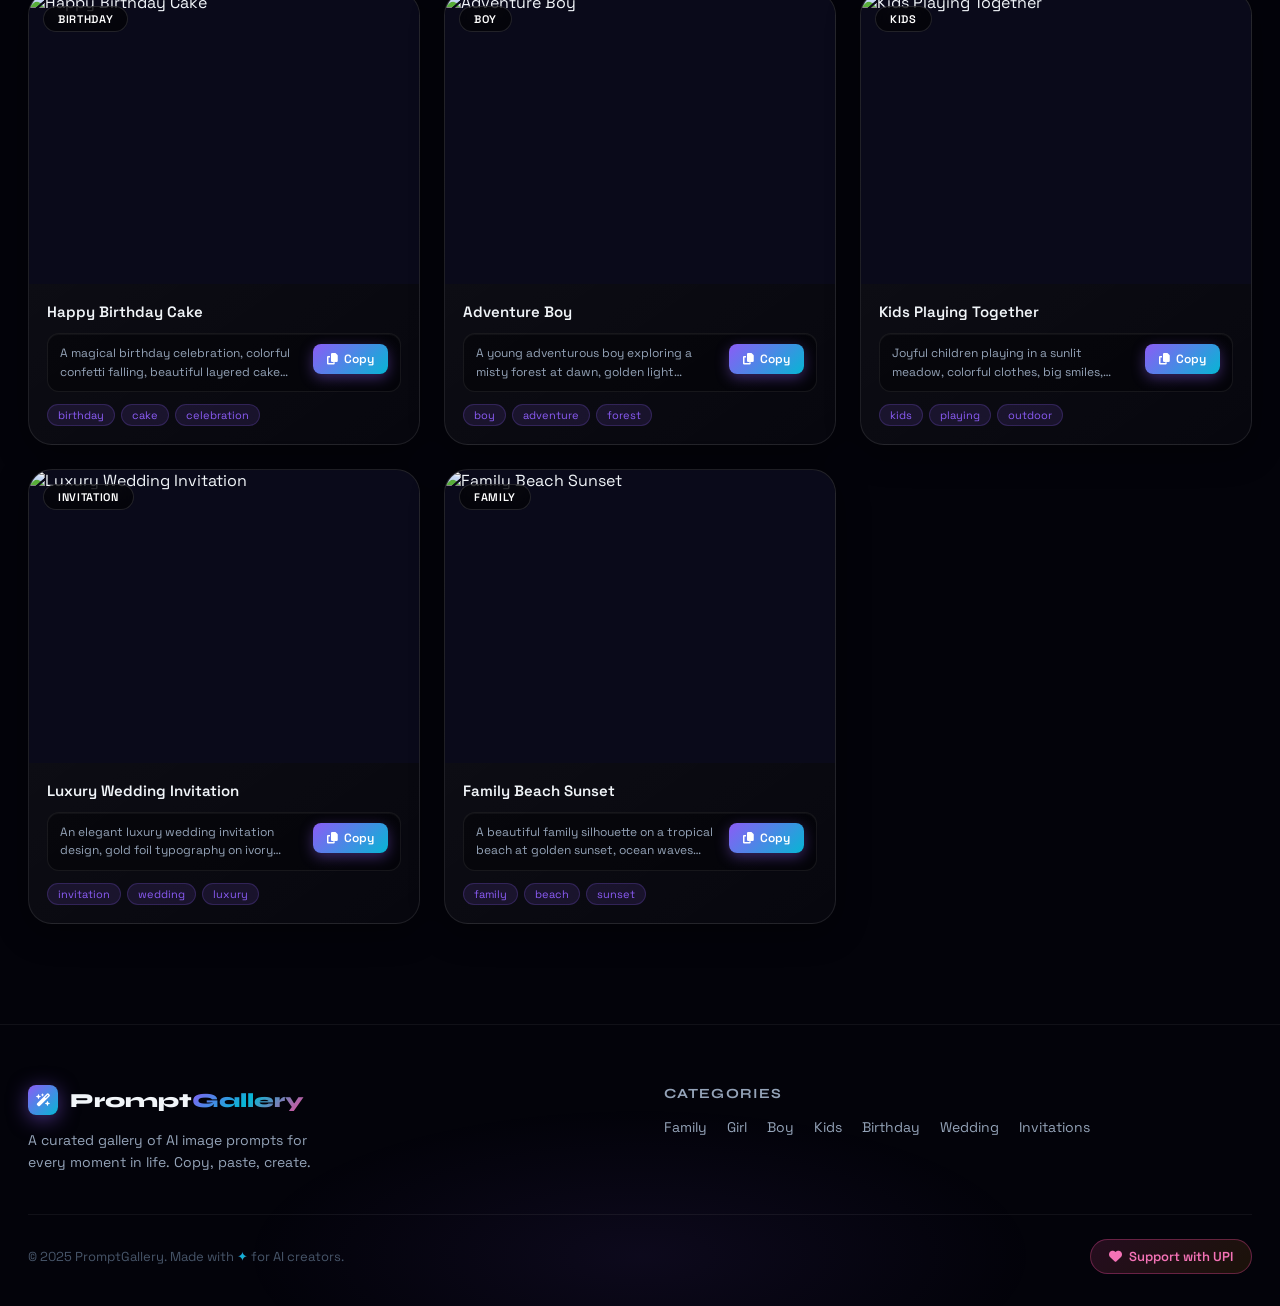
==== commit 090e897b: "feat: add UPI donate button with modal, QR code, app shortcuts" ====
--- a/index.html
+++ b/index.html
@@ -29,6 +29,9 @@
       <nav class="nav" id="nav">
         <a href="#gallery" class="nav-link">Gallery</a>
         <a href="#categories" class="nav-link">Categories</a>
+        <button class="nav-donate" id="donateBtn">
+          <i class="fa-solid fa-heart"></i> Donate
+        </button>
         <a href="admin.html" class="nav-cta">
           <i class="fa-solid fa-sparkles"></i> Manage
         </a>
@@ -201,9 +204,73 @@
       </div>
       <div class="footer-bottom">
         <p>© 2025 PromptGallery. Made with <span class="gradient-text">✦</span> for AI creators.</p>
+        <button class="footer-donate-btn" id="footerDonateBtn">
+          <i class="fa-solid fa-heart"></i> Support with UPI
+        </button>
       </div>
     </div>
   </footer>
+
+  <!-- Donate Modal -->
+  <div class="donate-backdrop" id="donateBackdrop" style="display:none"></div>
+  <div class="donate-modal" id="donateModal" style="display:none" role="dialog" aria-modal="true" aria-label="Donate via UPI">
+    <div class="donate-card">
+      <button class="donate-close" id="donateClose" aria-label="Close"><i class="fa-solid fa-xmark"></i></button>
+
+      <div class="donate-top">
+        <div class="donate-icon-wrap">
+          <i class="fa-solid fa-heart"></i>
+        </div>
+        <h2>Support PromptGallery</h2>
+        <p>Your contribution keeps this gallery free and growing. Every rupee helps! ♥</p>
+      </div>
+
+      <div class="donate-body">
+        <!-- QR Code -->
+        <div class="upi-qr-wrap">
+          <img
+            src="https://api.qrserver.com/v1/create-qr-code/?size=200x200&data=upi%3A%2F%2Fpay%3Fpa%3Dlalithtinku-2%40oksbi%26pn%3DPromptGallery%26cu%3DINR"
+            alt="UPI QR Code for lalithtinku-2@oksbi"
+            class="upi-qr"
+            width="200" height="200"
+          />
+          <p class="qr-hint">Scan with any UPI app</p>
+        </div>
+
+        <!-- UPI ID row -->
+        <div class="upi-id-row">
+          <div class="upi-id-box">
+            <span class="upi-label">UPI ID</span>
+            <span class="upi-value" id="upiIdText">lalithtinku-2@oksbi</span>
+          </div>
+          <button class="upi-copy-btn" id="upiCopyBtn" title="Copy UPI ID">
+            <i class="fa-solid fa-copy"></i>
+          </button>
+        </div>
+
+        <!-- App shortcuts -->
+        <div class="upi-apps">
+          <p class="upi-apps-label">Open directly in</p>
+          <div class="upi-app-row">
+            <a href="upi://pay?pa=lalithtinku-2@oksbi&pn=PromptGallery&cu=INR" class="upi-app-btn gpay">
+              <img src="https://upload.wikimedia.org/wikipedia/commons/thumb/f/f2/Google_Pay_Logo.svg/512px-Google_Pay_Logo.svg.png" alt="GPay" />
+              <span>GPay</span>
+            </a>
+            <a href="upi://pay?pa=lalithtinku-2@oksbi&pn=PromptGallery&cu=INR" class="upi-app-btn phonepe">
+              <img src="https://upload.wikimedia.org/wikipedia/commons/thumb/5/5f/PhonePe_Logo.svg/512px-PhonePe_Logo.svg.png" alt="PhonePe" />
+              <span>PhonePe</span>
+            </a>
+            <a href="upi://pay?pa=lalithtinku-2@oksbi&pn=PromptGallery&cu=INR" class="upi-app-btn paytm">
+              <img src="https://upload.wikimedia.org/wikipedia/commons/thumb/4/42/Paytm_logo.png/320px-Paytm_logo.png" alt="Paytm" />
+              <span>Paytm</span>
+            </a>
+          </div>
+        </div>
+      </div>
+
+      <p class="donate-footer-note">100% goes to maintaining this gallery. Thank you! 🙏</p>
+    </div>
+  </div>
 
   <script src="js/data.js"></script>
   <script src="js/app.js"></script>
--- a/css/style.css
+++ b/css/style.css
@@ -551,3 +551,173 @@
   .gallery-grid { grid-template-columns: 1fr; }
   .hero-title { font-size: 36px; }
 }
+
+/* ============================================================
+   DONATE BUTTON & MODAL
+   ============================================================ */
+
+/* Header donate button */
+.nav-donate {
+  display: flex; align-items: center; gap: 7px;
+  padding: 9px 18px; border-radius: 50px;
+  background: linear-gradient(135deg, rgba(236,72,153,0.2), rgba(245,158,11,0.15));
+  border: 1px solid rgba(236,72,153,0.45);
+  color: #f472b6; font-size: 14px; font-weight: 600;
+  cursor: pointer; font-family: inherit;
+  transition: all 0.25s;
+  position: relative; overflow: hidden;
+}
+.nav-donate::before {
+  content: '';
+  position: absolute; inset: 0;
+  background: linear-gradient(135deg, rgba(236,72,153,0.25), rgba(245,158,11,0.2));
+  opacity: 0; transition: opacity 0.25s;
+}
+.nav-donate:hover::before { opacity: 1; }
+.nav-donate:hover {
+  transform: translateY(-1px);
+  border-color: rgba(244,114,182,0.7);
+  box-shadow: 0 4px 20px rgba(236,72,153,0.35);
+  color: #fff;
+}
+.nav-donate i { animation: heartbeat 1.6s ease-in-out infinite; }
+@keyframes heartbeat {
+  0%, 100% { transform: scale(1); }
+  14% { transform: scale(1.25); }
+  28% { transform: scale(1); }
+  42% { transform: scale(1.15); }
+  56% { transform: scale(1); }
+}
+
+/* Footer donate button */
+.footer-bottom {
+  display: flex; align-items: center; justify-content: space-between;
+  flex-wrap: wrap; gap: 12px;
+}
+.footer-donate-btn {
+  display: flex; align-items: center; gap: 7px;
+  padding: 8px 18px; border-radius: 50px; font-size: 13px; font-weight: 600;
+  background: linear-gradient(135deg, rgba(236,72,153,0.15), rgba(245,158,11,0.1));
+  border: 1px solid rgba(236,72,153,0.35);
+  color: #f472b6; cursor: pointer; font-family: inherit;
+  transition: all 0.2s;
+}
+.footer-donate-btn:hover { border-color: rgba(244,114,182,0.6); color: #fff; box-shadow: 0 4px 16px rgba(236,72,153,0.3); }
+.footer-donate-btn i { animation: heartbeat 1.6s ease-in-out infinite; }
+
+/* Backdrop */
+.donate-backdrop {
+  position: fixed; inset: 0; z-index: 600;
+  background: rgba(0,0,0,0.85);
+  backdrop-filter: blur(12px);
+  -webkit-backdrop-filter: blur(12px);
+  animation: fadeIn 0.3s;
+}
+
+/* Modal wrapper */
+.donate-modal {
+  position: fixed; inset: 0; z-index: 601;
+  display: flex; align-items: center; justify-content: center;
+  padding: 24px; animation: slideUp 0.4s cubic-bezier(0.34,1.2,0.64,1);
+}
+@keyframes slideUp {
+  from { opacity: 0; transform: translateY(40px) scale(0.96); }
+  to   { opacity: 1; transform: translateY(0) scale(1); }
+}
+
+/* Modal card */
+.donate-card {
+  position: relative; width: 100%; max-width: 440px;
+  background: linear-gradient(145deg, rgba(15,5,30,0.98), rgba(5,15,25,0.98));
+  border: 1px solid rgba(236,72,153,0.25);
+  border-radius: 28px;
+  box-shadow: 0 40px 80px rgba(0,0,0,0.8), 0 0 60px rgba(236,72,153,0.12);
+  overflow: hidden;
+}
+.donate-card::before {
+  content: '';
+  position: absolute; top: 0; left: 0; right: 0; height: 160px;
+  background: linear-gradient(180deg, rgba(236,72,153,0.1) 0%, transparent 100%);
+  pointer-events: none;
+}
+
+/* Close button */
+.donate-close {
+  position: absolute; top: 16px; right: 16px; z-index: 2;
+  width: 36px; height: 36px; border-radius: 50%;
+  background: rgba(255,255,255,0.08); border: 1px solid rgba(255,255,255,0.12);
+  color: var(--text2); font-size: 16px; cursor: pointer;
+  display: flex; align-items: center; justify-content: center;
+  transition: all 0.2s;
+}
+.donate-close:hover { background: rgba(255,255,255,0.15); color: var(--text); }
+
+/* Top section */
+.donate-top {
+  padding: 36px 32px 24px; text-align: center; position: relative; z-index: 1;
+}
+.donate-icon-wrap {
+  width: 68px; height: 68px; border-radius: 22px; margin: 0 auto 18px;
+  background: linear-gradient(135deg, rgba(236,72,153,0.3), rgba(245,158,11,0.2));
+  border: 1px solid rgba(236,72,153,0.4);
+  display: flex; align-items: center; justify-content: center;
+  font-size: 30px; color: #f472b6;
+  box-shadow: 0 8px 32px rgba(236,72,153,0.3);
+}
+.donate-icon-wrap i { animation: heartbeat 1.6s ease-in-out infinite; }
+.donate-top h2 { font-family: 'Syne', sans-serif; font-size: 22px; font-weight: 800; margin-bottom: 8px; }
+.donate-top p { font-size: 14px; color: var(--text2); line-height: 1.6; }
+
+/* Body */
+.donate-body {
+  padding: 0 24px 24px;
+  display: flex; flex-direction: column; gap: 16px;
+}
+
+/* QR code */
+.upi-qr-wrap {
+  display: flex; flex-direction: column; align-items: center; gap: 10px;
+  background: rgba(255,255,255,0.96); border-radius: 20px; padding: 20px;
+  box-shadow: 0 8px 32px rgba(0,0,0,0.4);
+}
+.upi-qr { width: 180px; height: 180px; border-radius: 8px; display: block; }
+.qr-hint { font-size: 12px; color: #64748b; font-weight: 500; }
+
+/* UPI ID row */
+.upi-id-row {
+  display: flex; align-items: center; gap: 10px;
+  background: rgba(0,0,0,0.35); border: 1px solid rgba(236,72,153,0.2);
+  border-radius: 14px; padding: 14px 16px;
+}
+.upi-id-box { flex: 1; }
+.upi-label { display: block; font-size: 10px; color: var(--text3); text-transform: uppercase; letter-spacing: 0.1em; margin-bottom: 4px; }
+.upi-value { font-size: 15px; font-weight: 700; color: #f472b6; font-family: monospace; letter-spacing: 0.02em; }
+.upi-copy-btn {
+  width: 40px; height: 40px; border-radius: 10px; flex-shrink: 0;
+  background: linear-gradient(135deg, rgba(236,72,153,0.25), rgba(245,158,11,0.15));
+  border: 1px solid rgba(236,72,153,0.35); color: #f472b6;
+  font-size: 15px; cursor: pointer; display: flex; align-items: center; justify-content: center;
+  transition: all 0.2s;
+}
+.upi-copy-btn:hover { background: rgba(236,72,153,0.4); color: #fff; }
+.upi-copy-btn.copied { background: linear-gradient(135deg,rgba(5,150,105,0.4),rgba(16,185,129,0.3)); border-color: rgba(16,185,129,0.5); color: #34d399; }
+
+/* UPI Apps */
+.upi-apps { text-align: center; }
+.upi-apps-label { font-size: 12px; color: var(--text3); margin-bottom: 10px; text-transform: uppercase; letter-spacing: 0.07em; }
+.upi-app-row { display: flex; justify-content: center; gap: 12px; }
+.upi-app-btn {
+  display: flex; flex-direction: column; align-items: center; gap: 6px;
+  padding: 10px 14px; border-radius: 14px; text-decoration: none;
+  background: rgba(255,255,255,0.05); border: 1px solid rgba(255,255,255,0.1);
+  color: var(--text2); font-size: 11px; font-weight: 600;
+  transition: all 0.2s; min-width: 68px;
+}
+.upi-app-btn:hover { background: rgba(255,255,255,0.1); color: var(--text); transform: translateY(-2px); }
+.upi-app-btn img { width: 36px; height: 36px; object-fit: contain; border-radius: 8px; }
+
+/* Footer note */
+.donate-footer-note {
+  text-align: center; font-size: 13px; color: var(--text3);
+  padding: 0 24px 24px;
+}
